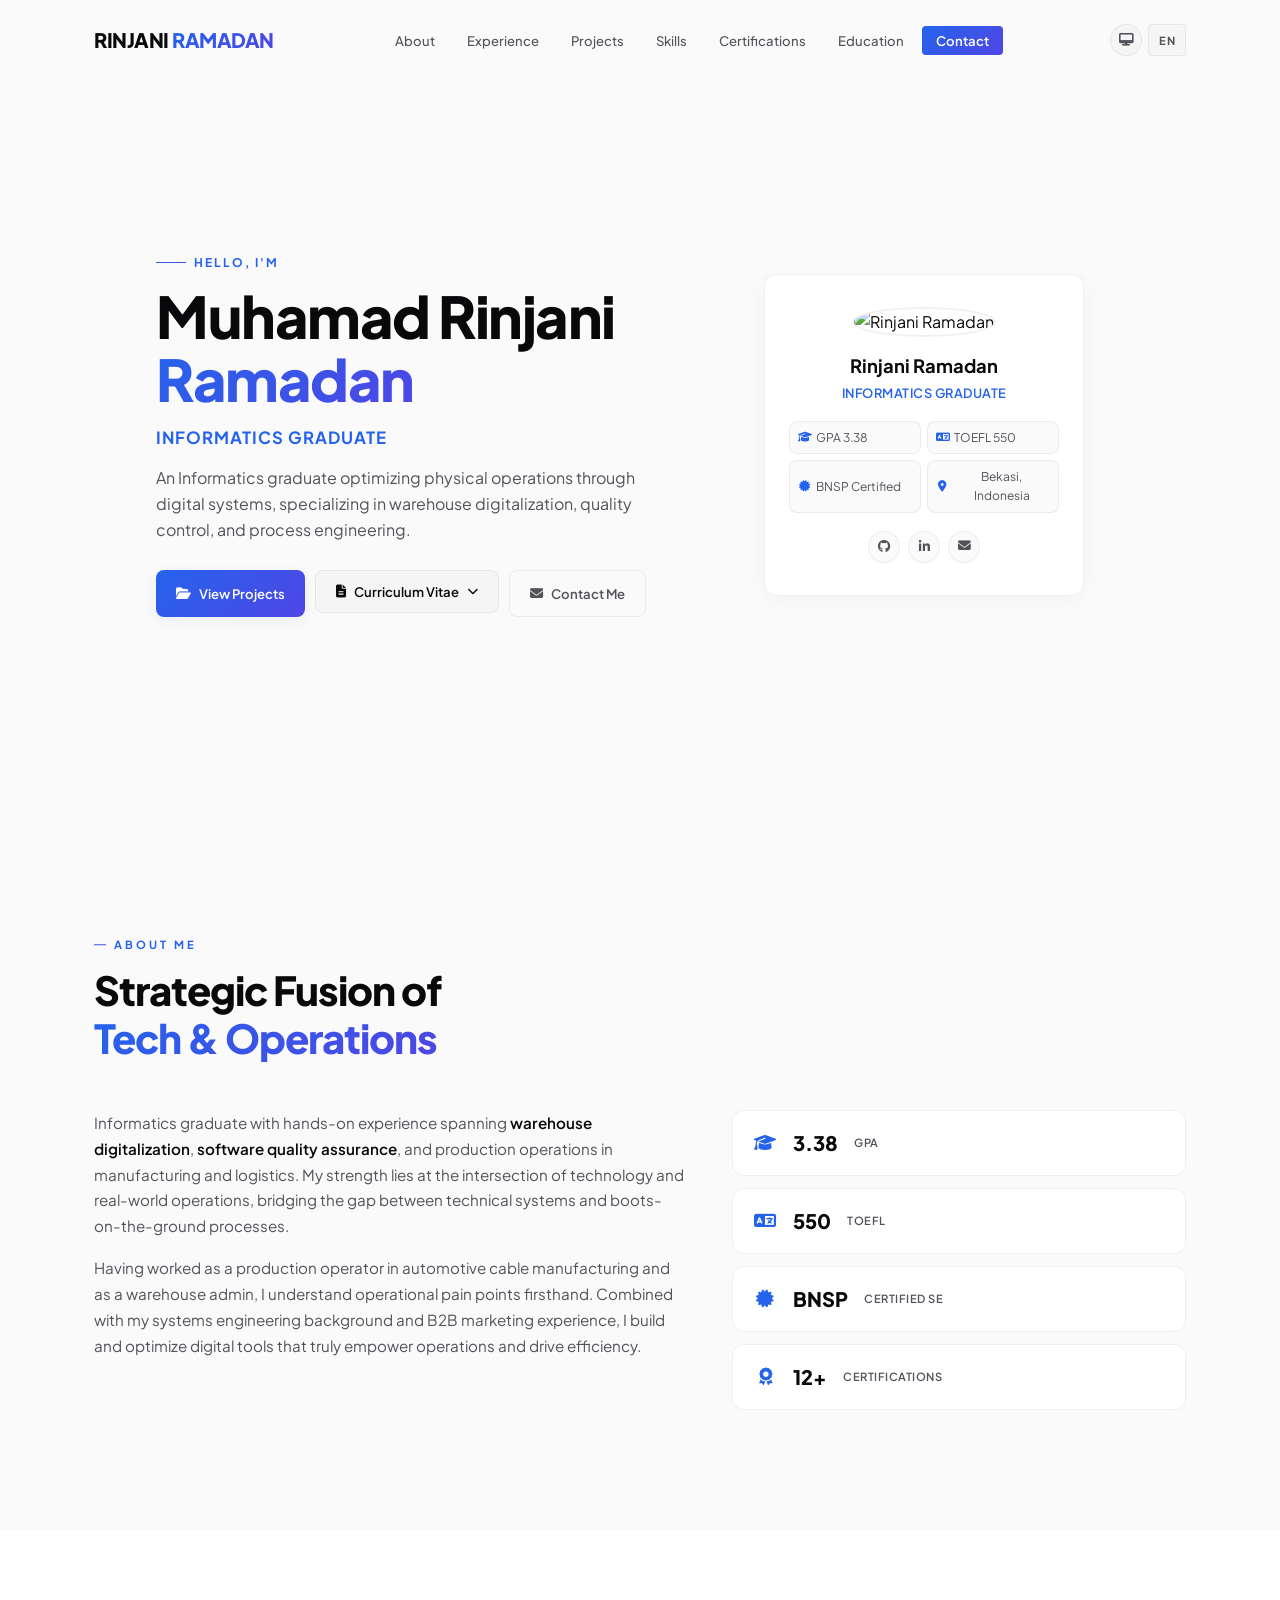
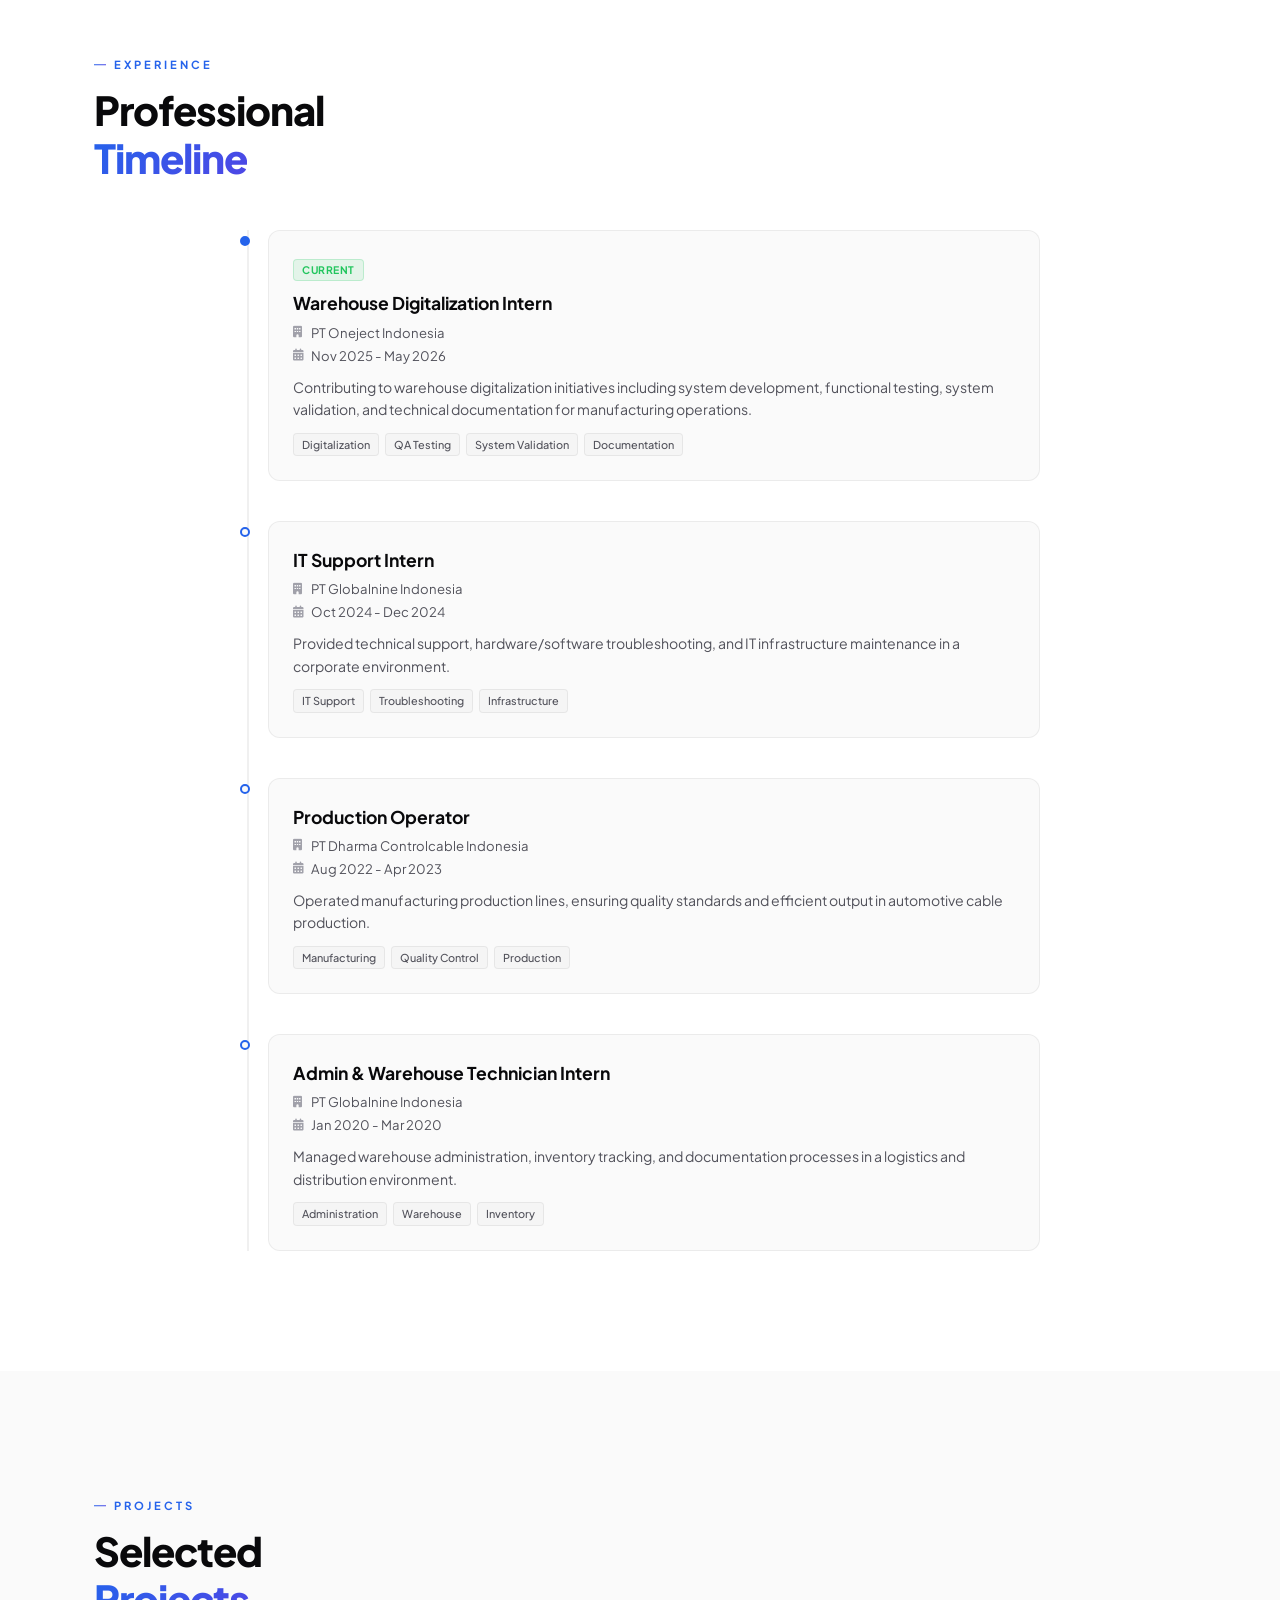
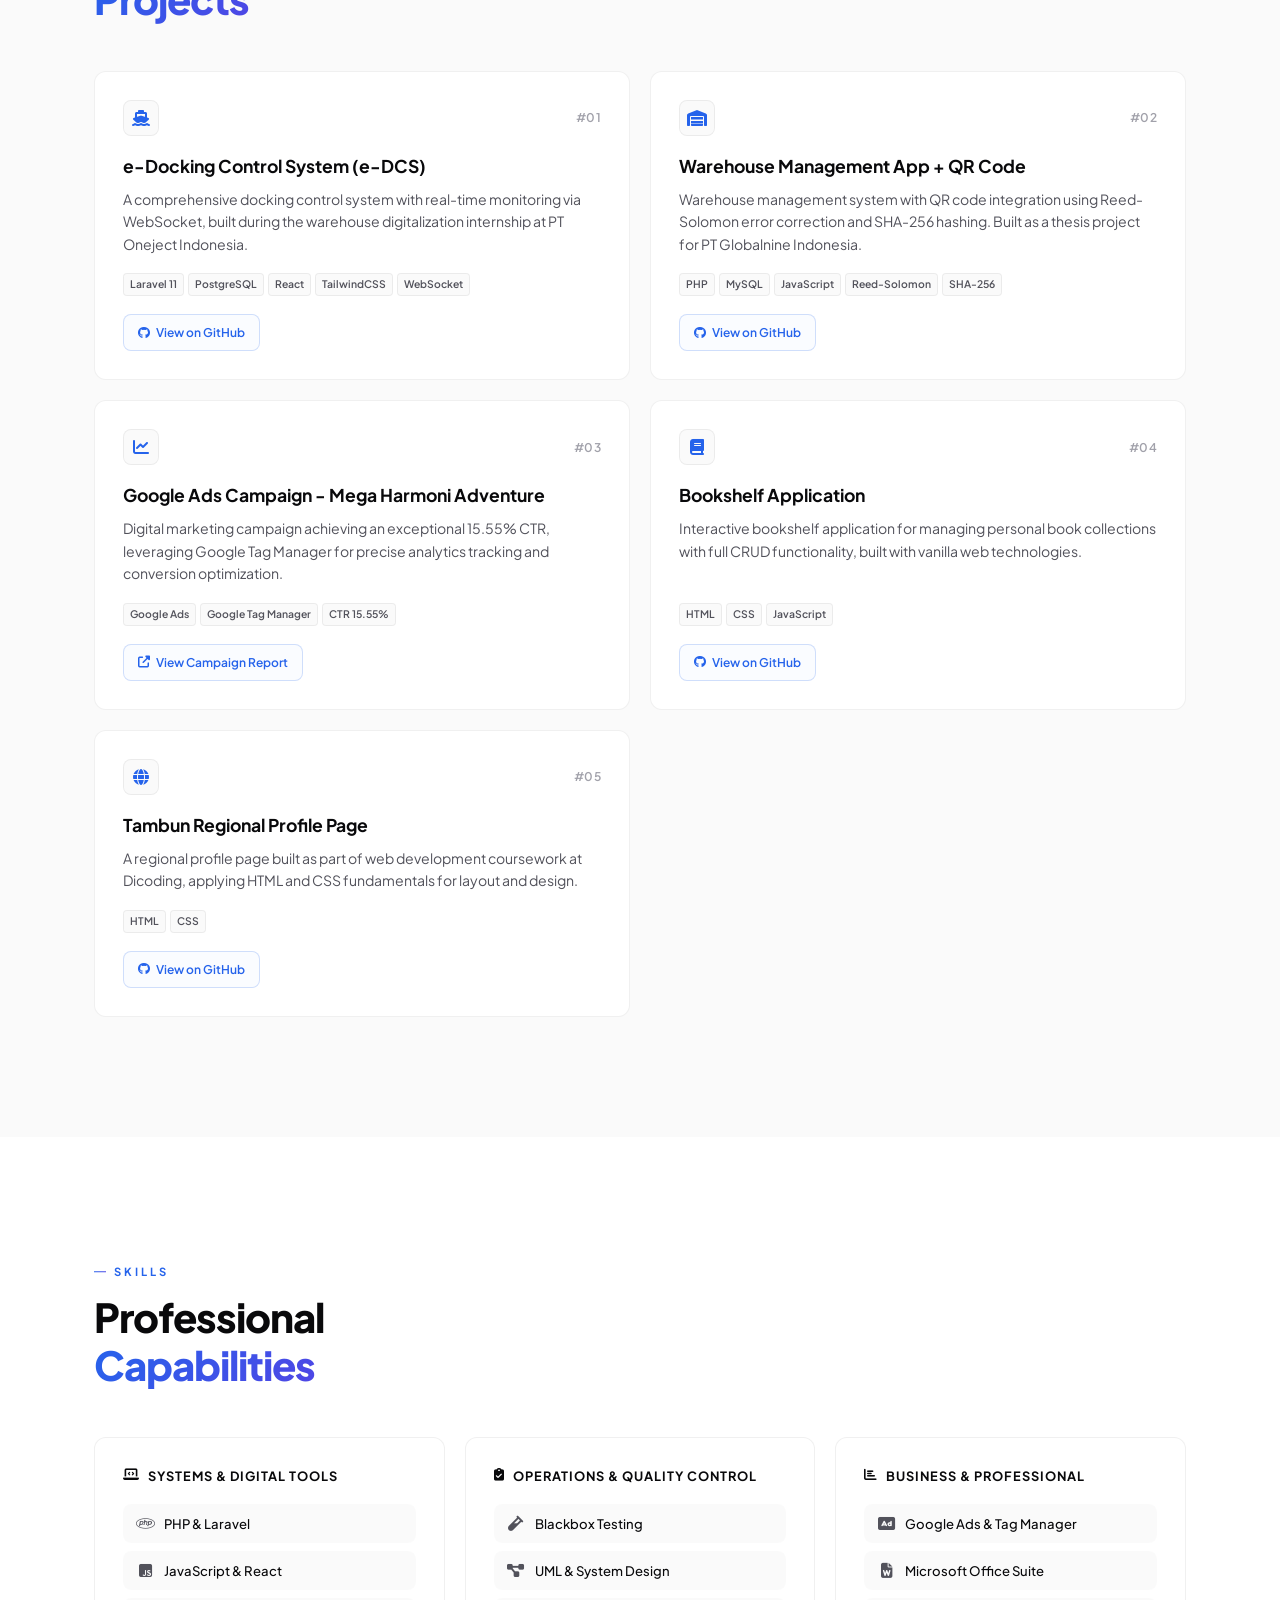
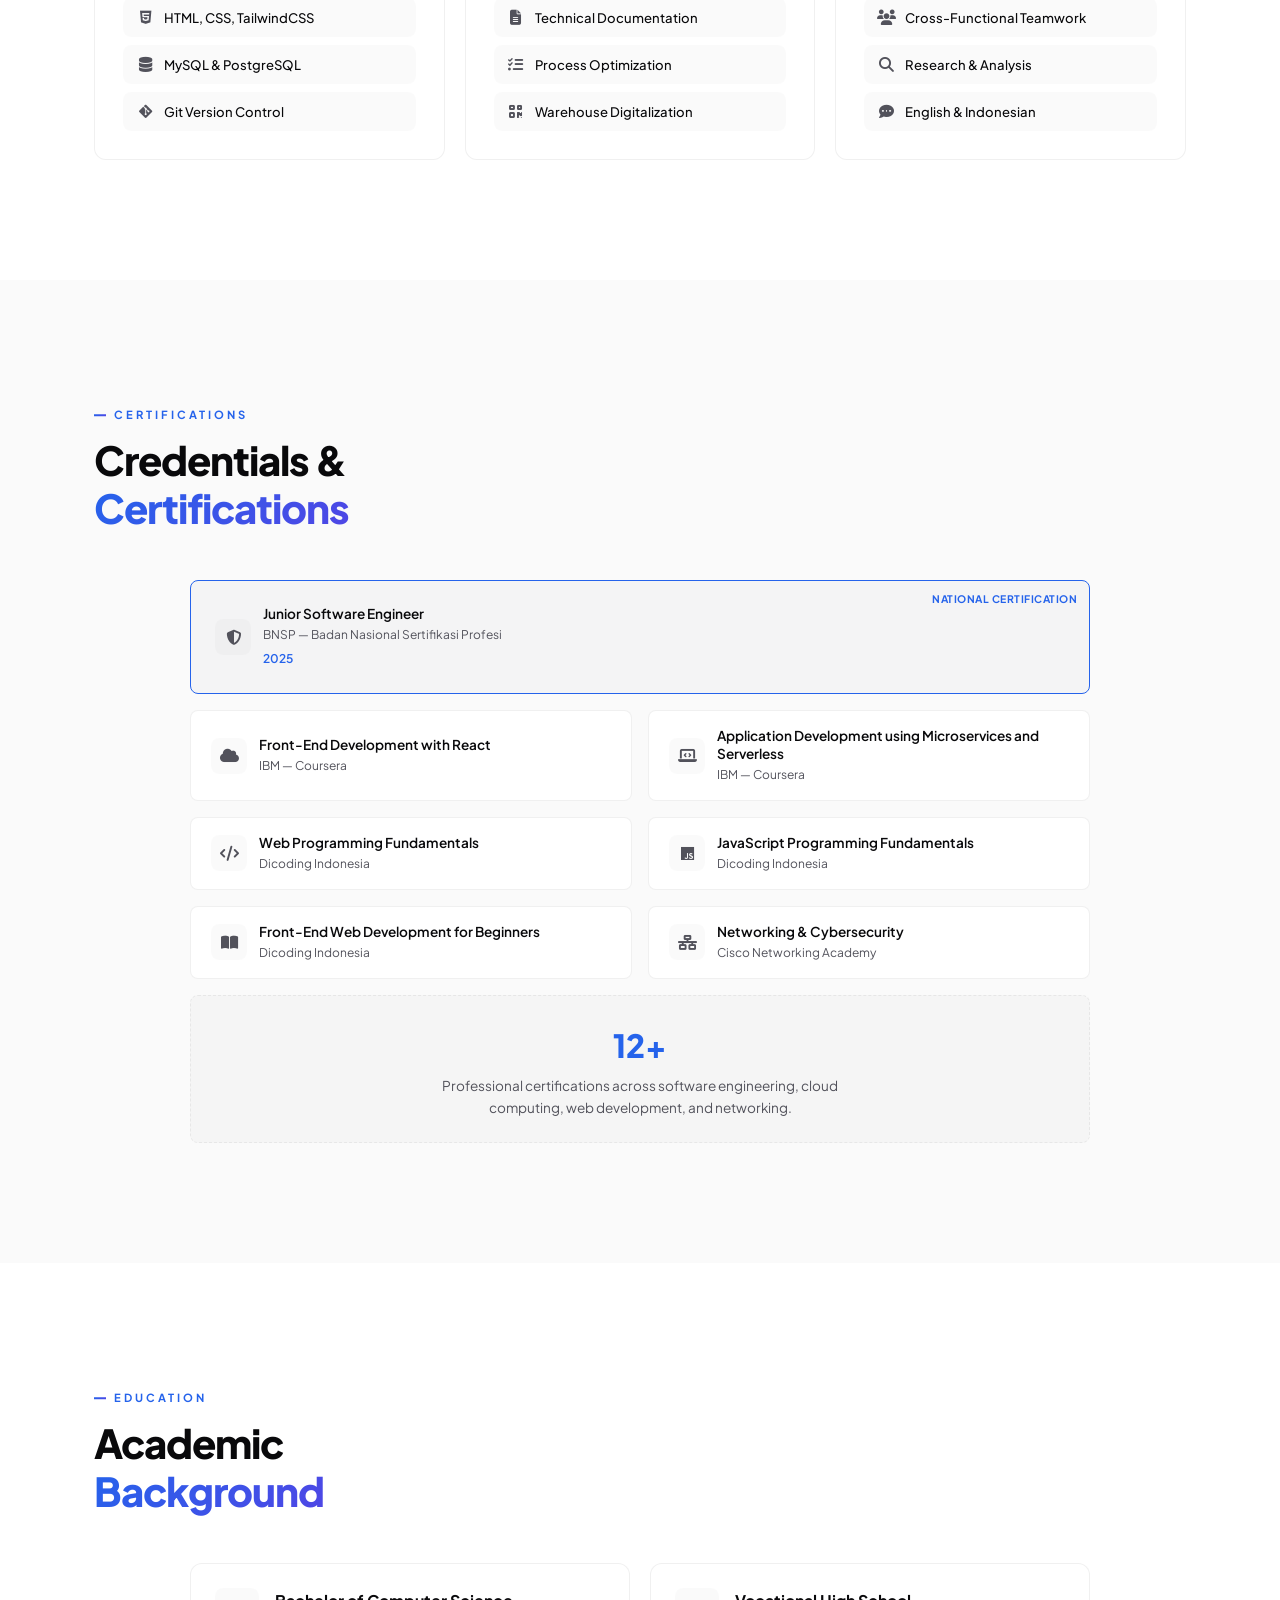
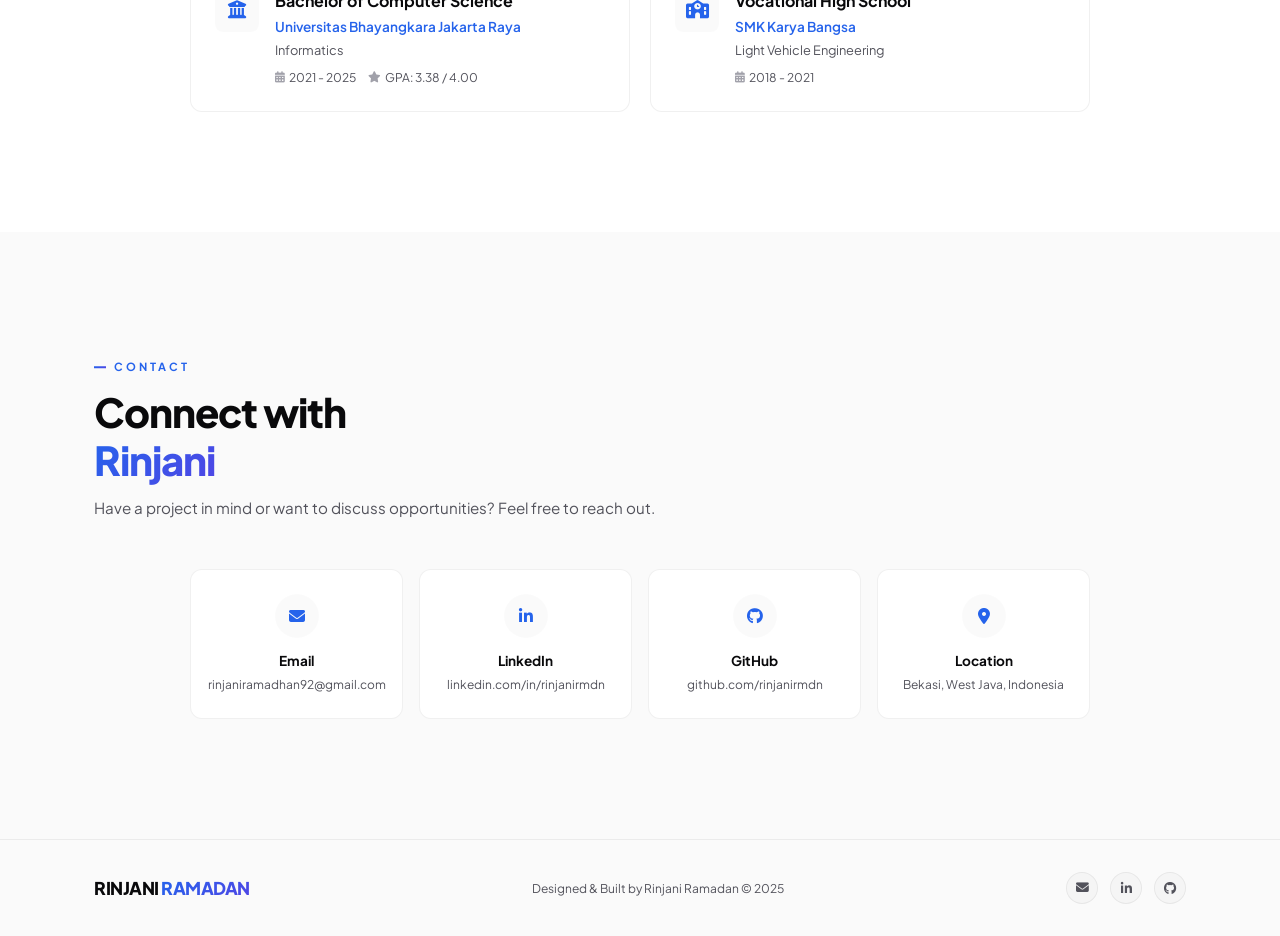
==== index.html @ 12f4385b "Add files via upload" ====
<!DOCTYPE html>
<html lang="en" data-theme="system">
<head>
    <meta charset="UTF-8">
    <meta name="viewport" content="width=device-width, initial-scale=1.0">
    <meta name="description" content="Muhamad Rinjani Ramadan — Informatics Graduate experienced in warehouse digitalization, quality assurance, and cross-functional operations.">
    <meta name="author" content="Muhamad Rinjani Ramadan">
    <title>Rinjani Ramadan — Portfolio</title>
    <link href="https://fonts.googleapis.com/css2?family=Plus+Jakarta+Sans:wght@300;400;500;600;700;800&display=swap" rel="stylesheet">
    <link rel="stylesheet" href="https://cdnjs.cloudflare.com/ajax/libs/font-awesome/6.5.1/css/all.min.css">
    <link rel="stylesheet" href="style.css">
</head>
<body>
    <nav class="navbar" id="navbar">
        <div class="nav-container">
            <a href="#hero" class="nav-logo">Rinjani <span class="logo-accent">Ramadan</span></a>
            <ul class="nav-menu" id="navMenu">
                <li><a href="#about" class="nav-link" data-i18n="nav.about">About</a></li>
                <li><a href="#experience" class="nav-link" data-i18n="nav.experience">Experience</a></li>
                <li><a href="#projects" class="nav-link" data-i18n="nav.projects">Projects</a></li>
                <li><a href="#skills" class="nav-link" data-i18n="nav.skills">Skills</a></li>
                <li><a href="#certifications" class="nav-link" data-i18n="nav.certifications">Certifications</a></li>
                <li><a href="#education" class="nav-link" data-i18n="nav.education">Education</a></li>
                <li><a href="#contact" class="nav-link nav-link-cta" data-i18n="nav.contact">Contact</a></li>
            </ul>
            <div class="nav-controls">
                <button class="control-btn" id="themeToggle" aria-label="Toggle theme" title="Toggle theme">
                    <i class="fas fa-sun" id="themeIcon"></i>
                </button>
                <button class="control-btn lang-btn" id="langToggle" aria-label="Toggle language">
                    <span id="langLabel">EN</span>
                </button>
                <button class="nav-toggle" id="navToggle" aria-label="Toggle navigation">
                    <span class="hamburger"></span>
                </button>
            </div>
        </div>
    </nav>

    <!-- Hero -->
    <section class="hero" id="hero">
        <div class="hero-container">
            <div class="hero-content">
                <div class="hero-greeting animate-on-scroll">
                    <span class="greeting-line"></span>
                    <span class="greeting-text" data-i18n="hero.greeting">Hello, I'm</span>
                </div>
                <h1 class="hero-name animate-on-scroll">Muhamad Rinjani<br><span class="name-highlight">Ramadan</span></h1>
                <p class="hero-roles animate-on-scroll" data-i18n="hero.profileRole">
                    Informatics Graduate
                </p>
                <p class="hero-tagline animate-on-scroll" data-i18n="hero.tagline">
                    An Informatics graduate optimizing physical operations through digital systems, specializing in warehouse digitalization, quality control, and process engineering.
                </p>
                <div class="hero-cta animate-on-scroll">
                    <a href="#projects" class="btn btn-primary"><i class="fas fa-folder-open"></i> <span data-i18n="hero.cta1">View Projects</span></a>
                    <div class="cv-dropdown" id="cvDropdownContainer">
                        <button class="btn btn-secondary dropdown-trigger" id="cvDropdownBtn">
                            <i class="fas fa-file-alt"></i> <span data-i18n="hero.ctaCV">Curriculum Vitae</span> <i class="fas fa-chevron-down arrow-icon"></i>
                        </button>
                        <div class="dropdown-menu" id="cvDropdownMenu">
                            <a href="CV_Muhamad_Rinjani_Ramadan_EN.pdf" target="_blank" rel="noopener noreferrer" class="dropdown-item" id="cvLinkEn">
                                <i class="fas fa-flag-usa"></i> <span data-i18n="hero.cvEn">English Version</span>
                            </a>
                            <a href="#" target="_blank" rel="noopener noreferrer" class="dropdown-item" id="cvLinkId">
                                <i class="fas fa-flag"></i> <span data-i18n="hero.cvId">Indonesian Version</span>
                            </a>
                        </div>
                    </div>
                    <a href="#contact" class="btn btn-ghost"><i class="fas fa-envelope"></i> <span data-i18n="hero.cta2">Contact Me</span></a>
                </div>
            </div>
            <div class="hero-visual animate-on-scroll">
                <div class="hero-profile-card">
                    <div class="profile-avatar">
                        <img src="https://avatars.githubusercontent.com/u/92910632?v=4" alt="Rinjani Ramadan" width="120" height="120">
                    </div>
                    <div class="profile-info">
                        <h2>Rinjani Ramadan</h2>
                        <p class="profile-role" data-i18n="hero.profileRole">Informatics Graduate</p>
                    </div>
                    <div class="profile-highlights">
                        <div class="ph-item"><i class="fas fa-graduation-cap"></i><span data-i18n="hero.ph.gpa">GPA 3.38</span></div>
                        <div class="ph-item"><i class="fas fa-language"></i><span>TOEFL 550</span></div>
                        <div class="ph-item"><i class="fas fa-certificate"></i><span data-i18n="hero.ph.certified">BNSP Certified</span></div>
                        <div class="ph-item"><i class="fas fa-map-marker-alt"></i><span data-i18n="hero.ph.location">Bekasi, Indonesia</span></div>
                    </div>
                    <div class="profile-socials">
                        <a href="https://github.com/rinjanirmdn" target="_blank" rel="noopener noreferrer" aria-label="GitHub"><i class="fab fa-github"></i></a>
                        <a href="https://linkedin.com/in/rinjanirmdn" target="_blank" rel="noopener noreferrer" aria-label="LinkedIn"><i class="fab fa-linkedin-in"></i></a>
                        <a href="mailto:rinjaniramadhan92@gmail.com" aria-label="Email"><i class="fas fa-envelope"></i></a>
                    </div>
                </div>
            </div>
        </div>
        <a href="#about" class="scroll-indicator" aria-label="Scroll down"><div class="scroll-mouse"><div class="scroll-wheel"></div></div></a>
    </section>

    <!-- About -->
    <section class="section about" id="about">
        <div class="container">
            <div class="section-header animate-on-scroll">
                <span class="section-tag" data-i18n="about.tag">About Me</span>
                <h2 class="section-title" data-i18n-html="about.title">Getting to Know<br><span class="text-gradient">Who I Am</span></h2>
            </div>
            <div class="about-grid">
                <div class="about-text animate-on-scroll">
                    <p data-i18n="about.p1">Informatics graduate with practical experience spanning <strong>warehouse digitalization</strong>, <strong>software quality assurance</strong>, and operational roles in manufacturing and logistics. Experienced in functional testing, system validation, and technical documentation, with the ability to bridge technical and operational perspectives in a <strong>cross-functional environment</strong>.</p>
                    <p data-i18n="about.p2">I thrive at the intersection of technology and operations — solving real-world problems, streamlining processes, and building systems that create tangible impact. Whether it's optimizing warehouse workflows, running a digital marketing campaign, or developing a full-stack application, I bring a hands-on, results-driven approach.</p>
                </div>
                <div class="about-stats animate-on-scroll">
                    <div class="stat-card"><div class="stat-icon"><i class="fas fa-graduation-cap"></i></div><div class="stat-value">3.38</div><div class="stat-label">GPA</div></div>
                    <div class="stat-card"><div class="stat-icon"><i class="fas fa-language"></i></div><div class="stat-value">550</div><div class="stat-label">TOEFL</div></div>
                    <div class="stat-card"><div class="stat-icon"><i class="fas fa-certificate"></i></div><div class="stat-value">BNSP</div><div class="stat-label" data-i18n="about.certified">Certified SE</div></div>
                    <div class="stat-card"><div class="stat-icon"><i class="fas fa-award"></i></div><div class="stat-value">12+</div><div class="stat-label" data-i18n="about.certs">Certifications</div></div>
                </div>
            </div>
        </div>
    </section>

    <!-- Experience -->
    <section class="section experience" id="experience">
        <div class="container">
            <div class="section-header animate-on-scroll">
                <span class="section-tag" data-i18n="exp.tag">Experience</span>
                <h2 class="section-title" data-i18n-html="exp.title">Professional<br><span class="text-gradient">Journey</span></h2>
            </div>
            <div class="timeline">
                <div class="timeline-item animate-on-scroll">
                    <div class="timeline-marker"><div class="marker-dot"></div></div>
                    <div class="timeline-content">
                        <div class="timeline-badge current" data-i18n="exp.current">Current</div>
                        <h3 class="timeline-title" data-i18n="exp.job1.title">Intern - Warehouse Digitalization</h3>
                        <div class="timeline-company"><i class="fas fa-building"></i> PT Oneject Indonesia</div>
                        <div class="timeline-date" data-i18n="exp.job1.date"><i class="fas fa-calendar-alt"></i> Nov 2025 - May 2026</div>
                        <p class="timeline-desc" data-i18n="exp.job1.desc">Contributing to warehouse digitalization initiatives including system development, functional testing (blackbox), system validation, and technical documentation for manufacturing operations.</p>
                        <div class="timeline-tags"><span class="tag" data-i18n="tag.digitalization">Digitalization</span><span class="tag" data-i18n="tag.qaTesting">QA Testing</span><span class="tag" data-i18n="tag.sysValidation">System Validation</span><span class="tag" data-i18n="tag.documentation">Documentation</span></div>
                    </div>
                </div>
                <div class="timeline-item animate-on-scroll">
                    <div class="timeline-marker"><div class="marker-dot"></div></div>
                    <div class="timeline-content">
                        <h3 class="timeline-title" data-i18n="exp.job2.title">IT Support Intern</h3>
                        <div class="timeline-company"><i class="fas fa-building"></i> PT Globalnine Indonesia</div>
                        <div class="timeline-date" data-i18n="exp.job2.date"><i class="fas fa-calendar-alt"></i> Oct 2024 - Dec 2024</div>
                        <p class="timeline-desc" data-i18n="exp.job2.desc">Provided technical support, hardware/software troubleshooting, and IT infrastructure maintenance in a corporate environment.</p>
                        <div class="timeline-tags"><span class="tag" data-i18n="tag.itSupport">IT Support</span><span class="tag" data-i18n="tag.troubleshooting">Troubleshooting</span><span class="tag" data-i18n="tag.infrastructure">Infrastructure</span></div>
                    </div>
                </div>
                <div class="timeline-item animate-on-scroll">
                    <div class="timeline-marker"><div class="marker-dot"></div></div>
                    <div class="timeline-content">
                        <h3 class="timeline-title" data-i18n="exp.job3.title">Production Operator</h3>
                        <div class="timeline-company"><i class="fas fa-building"></i> PT Dharma Controlcable Indonesia</div>
                        <div class="timeline-date" data-i18n="exp.job3.date"><i class="fas fa-calendar-alt"></i> Aug 2022 - Apr 2023</div>
                        <p class="timeline-desc" data-i18n="exp.job3.desc">Operated manufacturing production lines, ensuring quality standards and efficient output in automotive cable production.</p>
                        <div class="timeline-tags"><span class="tag" data-i18n="tag.manufacturing">Manufacturing</span><span class="tag" data-i18n="tag.qualityControl">Quality Control</span><span class="tag" data-i18n="tag.production">Production</span></div>
                    </div>
                </div>
                <div class="timeline-item animate-on-scroll">
                    <div class="timeline-marker"><div class="marker-dot"></div></div>
                    <div class="timeline-content">
                        <h3 class="timeline-title" data-i18n="exp.job4.title">Admin & Warehouse Technician Intern</h3>
                        <div class="timeline-company"><i class="fas fa-building"></i> PT Globalnine Indonesia</div>
                        <div class="timeline-date" data-i18n="exp.job4.date"><i class="fas fa-calendar-alt"></i> Jan 2020 - Mar 2020</div>
                        <p class="timeline-desc" data-i18n="exp.job4.desc">Managed warehouse administration, inventory tracking, and documentation processes in a logistics and distribution environment.</p>
                        <div class="timeline-tags"><span class="tag" data-i18n="tag.administration">Administration</span><span class="tag" data-i18n="tag.warehouse">Warehouse</span><span class="tag" data-i18n="tag.inventory">Inventory</span></div>
                    </div>
                </div>
            </div>
        </div>
    </section>

    <!-- Projects -->
    <section class="section projects" id="projects">
        <div class="container">
            <div class="section-header animate-on-scroll">
                <span class="section-tag" data-i18n="proj.tag">Projects</span>
                <h2 class="section-title" data-i18n-html="proj.title">Featured<br><span class="text-gradient">Work</span></h2>
            </div>
            <div class="projects-grid">
                <!-- e-DCS -->
                <div class="project-card animate-on-scroll">
                    <div class="project-card-header">
                        <div class="project-icon"><i class="fas fa-ship"></i></div>
                        <span class="project-number">#01</span>
                    </div>
                    <h3 class="project-title" data-i18n="proj.edcs.title">e-Docking Control System (e-DCS)</h3>
                    <p class="project-description" data-i18n="proj.edcs.desc">A comprehensive docking control system with real-time monitoring via WebSocket, built during the warehouse digitalization internship at PT Oneject Indonesia.</p>
                    <div class="project-stack">
                        <span class="stack-badge laravel">Laravel 11</span><span class="stack-badge postgresql">PostgreSQL</span><span class="stack-badge react">React</span><span class="stack-badge tailwind">TailwindCSS</span><span class="stack-badge websocket">WebSocket</span>
                    </div>
                    <div class="project-cta">
                        <a href="https://github.com/rinjanirmdn/e--Docking-Control-System" target="_blank" rel="noopener noreferrer" class="project-link-btn" id="project-edcs-github"><i class="fab fa-github"></i> <span data-i18n="proj.viewGithub">View on GitHub</span></a>
                    </div>
                </div>
                <!-- Warehouse QR -->
                <div class="project-card animate-on-scroll">
                    <div class="project-card-header">
                        <div class="project-icon"><i class="fas fa-warehouse"></i></div>
                        <span class="project-number">#02</span>
                    </div>
                    <h3 class="project-title" data-i18n="proj.warehouse.title">Warehouse Management App + QR Code</h3>
                    <p class="project-description" data-i18n="proj.warehouse.desc">Warehouse management system with QR code integration using Reed-Solomon error correction and SHA-256 hashing. Built as a thesis project for PT Globalnine Indonesia.</p>
                    <div class="project-stack">
                        <span class="stack-badge php">PHP</span><span class="stack-badge mysql">MySQL</span><span class="stack-badge javascript">JavaScript</span><span class="stack-badge crypto">Reed-Solomon</span><span class="stack-badge crypto">SHA-256</span>
                    </div>
                    <div class="project-cta">
                        <a href="https://github.com/rinjanirmdn/APLIKASI-MANAJEMEN-GUDANG-BERBASIS-WEB-DENGAN-FITUR-QR-CODE-DENGAN-REED-SOLOMON-DAN-SHA-256" target="_blank" rel="noopener noreferrer" class="project-link-btn" id="project-warehouse-github"><i class="fab fa-github"></i> <span data-i18n="proj.viewGithub">View on GitHub</span></a>
                    </div>
                </div>
                <!-- Mega Harmoni -->
                <div class="project-card animate-on-scroll">
                    <div class="project-card-header">
                        <div class="project-icon"><i class="fas fa-chart-line"></i></div>
                        <span class="project-number">#03</span>
                    </div>
                    <h3 class="project-title" data-i18n="proj.mega.title">Google Ads Campaign - Mega Harmoni Adventure</h3>
                    <p class="project-description" data-i18n="proj.mega.desc">Digital marketing campaign achieving an exceptional 15.55% CTR, leveraging Google Tag Manager for precise analytics tracking and conversion optimization.</p>
                    <div class="project-stack">
                        <span class="stack-badge google">Google Ads</span><span class="stack-badge google">Google Tag Manager</span><span class="stack-badge metric">CTR 15.55%</span>
                    </div>
                    <div class="project-cta">
                        <a href="https://drive.google.com/file/d/1MqsKLPLUtKPDumljYLYs3I16jxuS35C9/view?usp=sharing" target="_blank" rel="noopener noreferrer" class="project-link-btn" id="project-mega-drive"><i class="fas fa-external-link-alt"></i> <span data-i18n="proj.viewReport">View Campaign Report</span></a>
                    </div>
                </div>
                <!-- Bookshelf -->
                <div class="project-card animate-on-scroll">
                    <div class="project-card-header">
                        <div class="project-icon"><i class="fas fa-book"></i></div>
                        <span class="project-number">#04</span>
                    </div>
                    <h3 class="project-title" data-i18n="proj.bookshelf.title">Bookshelf Application</h3>
                    <p class="project-description" data-i18n="proj.bookshelf.desc">Interactive bookshelf application for managing personal book collections with full CRUD functionality, built with vanilla web technologies.</p>
                    <div class="project-stack">
                        <span class="stack-badge html">HTML</span><span class="stack-badge css">CSS</span><span class="stack-badge javascript">JavaScript</span>
                    </div>
                    <div class="project-cta">
                        <a href="https://github.com/rinjanirmdn/Bookshelf-apps" target="_blank" rel="noopener noreferrer" class="project-link-btn" id="project-bookshelf-github"><i class="fab fa-github"></i> <span data-i18n="proj.viewGithub">View on GitHub</span></a>
                    </div>
                </div>
                <!-- Halaman Profile -->
                <div class="project-card animate-on-scroll">
                    <div class="project-card-header">
                        <div class="project-icon"><i class="fas fa-globe"></i></div>
                        <span class="project-number">#05</span>
                    </div>
                    <h3 class="project-title" data-i18n="proj.tambun.title">Halaman Profile - Tambun</h3>
                    <p class="project-description" data-i18n="proj.tambun.desc">A regional profile page built as part of web development coursework at Dicoding, applying HTML and CSS fundamentals for layout and design.</p>
                    <div class="project-stack">
                        <span class="stack-badge html">HTML</span><span class="stack-badge css">CSS</span>
                    </div>
                    <div class="project-cta">
                        <a href="https://github.com/rinjanirmdn/Halaman-Profile-Tambun" target="_blank" rel="noopener noreferrer" class="project-link-btn" id="project-tambun-github"><i class="fab fa-github"></i> <span data-i18n="proj.viewGithub">View on GitHub</span></a>
                    </div>
                </div>
            </div>
        </div>
    </section>

    <!-- Skills -->
    <section class="section skills" id="skills">
        <div class="container">
            <div class="section-header animate-on-scroll">
                <span class="section-tag" data-i18n="skills.tag">Skills</span>
                <h2 class="section-title" data-i18n-html="skills.title">Core<br><span class="text-gradient">Competencies</span></h2>
            </div>
            <div class="skills-grid animate-on-scroll">
                <div class="skill-category">
                    <h3 class="skill-category-title"><i class="fas fa-laptop-code"></i> <span data-i18n="skills.technical">Technical</span></h3>
                    <div class="skill-items">
                        <div class="skill-item"><i class="fab fa-php"></i><span>PHP & Laravel</span></div>
                        <div class="skill-item"><i class="fab fa-js-square"></i><span>JavaScript & React</span></div>
                        <div class="skill-item"><i class="fab fa-html5"></i><span>HTML, CSS, TailwindCSS</span></div>
                        <div class="skill-item"><i class="fas fa-database"></i><span>MySQL & PostgreSQL</span></div>
                        <div class="skill-item"><i class="fab fa-git-alt"></i><span>Git Version Control</span></div>
                    </div>
                </div>
                <div class="skill-category">
                    <h3 class="skill-category-title"><i class="fas fa-clipboard-check"></i> <span data-i18n="skills.operational">Operational & QA</span></h3>
                    <div class="skill-items">
                        <div class="skill-item"><i class="fas fa-vial"></i><span>Blackbox Testing</span></div>
                        <div class="skill-item"><i class="fas fa-project-diagram"></i><span>UML & System Design</span></div>
                        <div class="skill-item"><i class="fas fa-file-alt"></i><span data-i18n="skills.techDoc">Technical Documentation</span></div>
                        <div class="skill-item"><i class="fas fa-tasks"></i><span data-i18n="skills.processOpt">Process Optimization</span></div>
                        <div class="skill-item"><i class="fas fa-qrcode"></i><span data-i18n="skills.warehouse">Warehouse Digitalization</span></div>
                    </div>
                </div>
                <div class="skill-category">
                    <h3 class="skill-category-title"><i class="fas fa-chart-bar"></i> <span data-i18n="skills.professional">Professional</span></h3>
                    <div class="skill-items">
                        <div class="skill-item"><i class="fas fa-ad"></i><span>Google Ads & Tag Manager</span></div>
                        <div class="skill-item"><i class="fas fa-file-word"></i><span>Microsoft Office Suite</span></div>
                        <div class="skill-item"><i class="fas fa-users"></i><span data-i18n="skills.crossFunc">Cross-Functional Teamwork</span></div>
                        <div class="skill-item"><i class="fas fa-search"></i><span data-i18n="skills.research">Research & Analysis</span></div>
                        <div class="skill-item"><i class="fas fa-comment-dots"></i><span data-i18n="skills.comm">English & Indonesian</span></div>
                    </div>
                </div>
            </div>
        </div>
    </section>

    <!-- Certifications -->
    <section class="section certifications" id="certifications">
        <div class="container">
            <div class="section-header animate-on-scroll">
                <span class="section-tag" data-i18n="cert.tag">Certifications</span>
                <h2 class="section-title" data-i18n-html="cert.title">Credentials &amp;<br><span class="text-gradient">Achievements</span></h2>
            </div>
            <div class="cert-grid">
                <div class="cert-card cert-featured animate-on-scroll">
                    <div class="cert-badge-icon"><i class="fas fa-shield-alt"></i></div>
                    <div class="cert-info"><h3 class="cert-title">Junior Software Engineer</h3><p class="cert-issuer">BNSP — Badan Nasional Sertifikasi Profesi</p><span class="cert-year">2025</span></div>
                    <div class="cert-featured-tag" data-i18n="cert.national">National Certification</div>
                </div>
                <div class="cert-card animate-on-scroll"><div class="cert-badge-icon ibm"><i class="fas fa-cloud"></i></div><div class="cert-info"><h3 class="cert-title">Front-End Development with React</h3><p class="cert-issuer">IBM — Coursera</p></div></div>
                <div class="cert-card animate-on-scroll"><div class="cert-badge-icon ibm"><i class="fas fa-laptop-code"></i></div><div class="cert-info"><h3 class="cert-title">Application Development using Microservices and Serverless</h3><p class="cert-issuer">IBM — Coursera</p></div></div>
                <div class="cert-card animate-on-scroll"><div class="cert-badge-icon dicoding"><i class="fas fa-code"></i></div><div class="cert-info"><h3 class="cert-title" data-i18n="cert.dicoding1">Web Programming Fundamentals</h3><p class="cert-issuer">Dicoding Indonesia</p></div></div>
                <div class="cert-card animate-on-scroll"><div class="cert-badge-icon dicoding"><i class="fab fa-js"></i></div><div class="cert-info"><h3 class="cert-title" data-i18n="cert.dicoding2">JavaScript Programming Fundamentals</h3><p class="cert-issuer">Dicoding Indonesia</p></div></div>
                <div class="cert-card animate-on-scroll"><div class="cert-badge-icon dicoding"><i class="fas fa-book-open"></i></div><div class="cert-info"><h3 class="cert-title" data-i18n="cert.dicoding3">Front-End Web Development for Beginners</h3><p class="cert-issuer">Dicoding Indonesia</p></div></div>
                <div class="cert-card animate-on-scroll"><div class="cert-badge-icon cisco"><i class="fas fa-network-wired"></i></div><div class="cert-info"><h3 class="cert-title" data-i18n="cert.cisco">Networking & Cybersecurity</h3><p class="cert-issuer">Cisco Networking Academy</p></div></div>
                <div class="cert-summary animate-on-scroll"><div class="cert-summary-number">12+</div><p data-i18n="cert.summary">Professional certifications across software engineering, cloud computing, web development, and networking.</p></div>
            </div>
        </div>
    </section>

    <!-- Education -->
    <section class="section education" id="education">
        <div class="container">
            <div class="section-header animate-on-scroll">
                <span class="section-tag" data-i18n="edu.tag">Education</span>
                <h2 class="section-title" data-i18n-html="edu.title">Academic<br><span class="text-gradient">Background</span></h2>
            </div>
            <div class="edu-grid">
                <div class="edu-card animate-on-scroll">
                    <div class="edu-icon"><i class="fas fa-university"></i></div>
                    <div class="edu-details">
                        <h3 class="edu-degree" data-i18n="edu.degree1">Sarjana Komputer (S.Kom.)</h3>
                        <p class="edu-school">Universitas Bhayangkara Jakarta Raya</p>
                        <p class="edu-major" data-i18n="edu.major1">Informatics</p>
                        <div class="edu-meta"><span><i class="fas fa-calendar-alt"></i> 2021 - 2025</span><span><i class="fas fa-star"></i> GPA: 3.38 / 4.00</span></div>
                    </div>
                </div>
                <div class="edu-card animate-on-scroll">
                    <div class="edu-icon secondary"><i class="fas fa-school"></i></div>
                    <div class="edu-details">
                        <h3 class="edu-degree" data-i18n="edu.degree2">Vocational High School</h3>
                        <p class="edu-school">SMK Karya Bangsa</p>
                        <p class="edu-major" data-i18n="edu.major2">Light Vehicle Engineering (Automotive)</p>
                        <div class="edu-meta"><span><i class="fas fa-calendar-alt"></i> 2018 - 2021</span></div>
                    </div>
                </div>
            </div>
        </div>
    </section>

    <!-- Contact -->
    <section class="section contact" id="contact">
        <div class="container">
            <div class="section-header animate-on-scroll">
                <span class="section-tag" data-i18n="contact.tag">Contact</span>
                <h2 class="section-title" data-i18n-html="contact.title">Let's Work<br><span class="text-gradient">Together</span></h2>
                <p class="section-subtitle" data-i18n="contact.subtitle">Have a project in mind or want to discuss opportunities? Feel free to reach out.</p>
            </div>
            <div class="contact-grid animate-on-scroll">
                <a href="mailto:rinjaniramadhan92@gmail.com" class="contact-card" id="contact-email"><div class="contact-icon"><i class="fas fa-envelope"></i></div><h3>Email</h3><p>rinjaniramadhan92@gmail.com</p></a>
                <a href="https://linkedin.com/in/rinjanirmdn" target="_blank" rel="noopener noreferrer" class="contact-card" id="contact-linkedin"><div class="contact-icon linkedin"><i class="fab fa-linkedin-in"></i></div><h3>LinkedIn</h3><p>linkedin.com/in/rinjanirmdn</p></a>
                <a href="https://github.com/rinjanirmdn" target="_blank" rel="noopener noreferrer" class="contact-card" id="contact-github"><div class="contact-icon github"><i class="fab fa-github"></i></div><h3>GitHub</h3><p>github.com/rinjanirmdn</p></a>
                <div class="contact-card" id="contact-location"><div class="contact-icon location"><i class="fas fa-map-marker-alt"></i></div><h3 data-i18n="contact.location">Location</h3><p>Bekasi, West Java, Indonesia</p></div>
            </div>
        </div>
    </section>

    <footer class="footer">
        <div class="container">
            <div class="footer-content">
                <div class="footer-logo">Rinjani <span class="logo-accent">Ramadan</span></div>
                <p class="footer-text">Designed & Built by Rinjani Ramadan &copy; 2025</p>
                <div class="footer-socials">
                    <a href="mailto:rinjaniramadhan92@gmail.com" aria-label="Email"><i class="fas fa-envelope"></i></a>
                    <a href="https://linkedin.com/in/rinjanirmdn" target="_blank" rel="noopener noreferrer" aria-label="LinkedIn"><i class="fab fa-linkedin-in"></i></a>
                    <a href="https://github.com/rinjanirmdn" target="_blank" rel="noopener noreferrer" aria-label="GitHub"><i class="fab fa-github"></i></a>
                </div>
            </div>
        </div>
    </footer>
    <script src="script.js"></script>
</body>
</html>
---- style.css ----
/* ===== DESIGN TOKENS ===== */
:root {
    /* Sophisticated Accent System */
    --accent-primary: #2563eb;
    --accent-secondary: #4f46e5;
    --accent-gradient: linear-gradient(135deg, #2563eb, #4f46e5);
    --accent-glow: rgba(37, 99, 235, 0.15);

    /* Layout Tokens */
    --border-radius: 12px;
    --border-radius-sm: 8px;
    --border-radius-xs: 4px;
    --transition: 0.25s cubic-bezier(0.16, 1, 0.3, 1);
    --section-padding: 120px 0;
    --container-width: 1140px;
}

/* Obsidian Dark Theme (Default) */
[data-theme="dark"],
[data-theme="system"] {
    --bg-primary: #07090e;
    --bg-secondary: #0c0f17;
    --bg-tertiary: #121622;
    --text-primary: #f8fafc;
    --text-secondary: #94a3b8;
    --text-muted: #475569;
    --text-accent: #60a5fa;
    --surface: rgba(12, 15, 23, 0.7);
    --surface-hover: rgba(18, 22, 34, 0.7);
    --glass: rgba(255, 255, 255, 0.02);
    --glass-border: rgba(255, 255, 255, 0.06);
    --glass-border-hover: rgba(255, 255, 255, 0.12);
    --shadow: 0 4px 20px rgba(0, 0, 0, 0.4);
    --shadow-lg: 0 12px 40px rgba(0, 0, 0, 0.6);
    --code-bg: rgba(0, 0, 0, 0.3);
    --nav-bg: rgba(7, 9, 14, 0.85);
    color-scheme: dark;
}

/* Minimalist Light Theme */
[data-theme="light"] {
    --bg-primary: #fafafa;
    --bg-secondary: #ffffff;
    --bg-tertiary: #f4f4f5;
    --text-primary: #09090b;
    --text-secondary: #52525b;
    --text-muted: #a1a1aa;
    --text-accent: #2563eb;
    --surface: rgba(255, 255, 255, 0.9);
    --surface-hover: rgba(244, 244, 245, 0.9);
    --glass: rgba(0, 0, 0, 0.02);
    --glass-border: rgba(0, 0, 0, 0.06);
    --glass-border-hover: rgba(0, 0, 0, 0.12);
    --shadow: 0 4px 20px rgba(0, 0, 0, 0.03);
    --shadow-lg: 0 12px 40px rgba(0, 0, 0, 0.06);
    --code-bg: rgba(0, 0, 0, 0.03);
    --nav-bg: rgba(250, 250, 250, 0.85);
    --accent-glow: rgba(37, 99, 235, 0.08);
    color-scheme: light;
}

@media (prefers-color-scheme: light) {
    [data-theme="system"] {
        --bg-primary: #fafafa;
        --bg-secondary: #ffffff;
        --bg-tertiary: #f4f4f5;
        --text-primary: #09090b;
        --text-secondary: #52525b;
        --text-muted: #a1a1aa;
        --text-accent: #2563eb;
        --surface: rgba(255, 255, 255, 0.9);
        --surface-hover: rgba(244, 244, 245, 0.9);
        --glass: rgba(0, 0, 0, 0.02);
        --glass-border: rgba(0, 0, 0, 0.06);
        --glass-border-hover: rgba(0, 0, 0, 0.12);
        --shadow: 0 4px 20px rgba(0, 0, 0, 0.03);
        --shadow-lg: 0 12px 40px rgba(0, 0, 0, 0.06);
        --code-bg: rgba(0, 0, 0, 0.03);
        --nav-bg: rgba(250, 250, 250, 0.85);
        --accent-glow: rgba(37, 99, 235, 0.08);
        color-scheme: light;
    }
}

/* ===== RESET & BASE ===== */
*, *::before, *::after { margin: 0; padding: 0; box-sizing: border-box; }
html { scroll-behavior: smooth; scroll-padding-top: 80px; }
body {
    font-family: 'Plus Jakarta Sans', -apple-system, BlinkMacSystemFont, sans-serif;
    background-color: var(--bg-primary);
    color: var(--text-primary);
    line-height: 1.6;
    overflow-x: hidden;
    -webkit-font-smoothing: antialiased;
    transition: background-color 0.3s ease, color 0.3s ease;
}
::selection { background: var(--accent-primary); color: white; }
a { text-decoration: none; color: inherit; transition: var(--transition); }
.container { max-width: var(--container-width); margin: 0 auto; padding: 0 24px; }
.text-gradient { background: var(--accent-gradient); -webkit-background-clip: text; -webkit-text-fill-color: transparent; background-clip: text; }

/* ===== ANIMATIONS ===== */
.animate-on-scroll { opacity: 0; transform: translateY(20px); transition: opacity 0.6s cubic-bezier(0.16, 1, 0.3, 1), transform 0.6s cubic-bezier(0.16, 1, 0.3, 1); }
.animate-on-scroll.visible { opacity: 1; transform: translateY(0); }
.animate-on-scroll:nth-child(2) { transition-delay: .08s; }
.animate-on-scroll:nth-child(3) { transition-delay: .16s; }
.animate-on-scroll:nth-child(4) { transition-delay: .24s; }

/* ===== NAVBAR ===== */
.navbar { position: fixed; top: 0; left: 0; right: 0; z-index: 1000; padding: 24px 0; transition: var(--transition); }
.navbar.scrolled { padding: 14px 0; background: var(--nav-bg); backdrop-filter: blur(16px); -webkit-backdrop-filter: blur(16px); border-bottom: 1px solid var(--glass-border); }
.nav-container { max-width: var(--container-width); margin: 0 auto; padding: 0 24px; display: flex; align-items: center; justify-content: space-between; }
.nav-logo { font-family: 'Plus Jakarta Sans', sans-serif; font-size: 1.25rem; font-weight: 800; letter-spacing: -0.5px; text-transform: uppercase; color: var(--text-primary); }
.logo-accent { background: var(--accent-gradient); -webkit-background-clip: text; -webkit-text-fill-color: transparent; background-clip: text; }
.nav-menu { display: flex; align-items: center; list-style: none; gap: 4px; }
.nav-link { padding: 6px 14px; font-size: .82rem; font-weight: 500; color: var(--text-secondary); border-radius: var(--border-radius-xs); transition: var(--transition); }
.nav-link:hover { color: var(--text-primary); background: var(--glass); }
.nav-link.active { color: var(--accent-primary); font-weight: 600; }
.nav-link-cta { background: var(--accent-gradient) !important; color: white !important; font-weight: 600; }
.nav-link-cta:hover { opacity: .95; transform: translateY(-1px); }
.nav-controls { display: flex; align-items: center; gap: 6px; }
.control-btn { width: 32px; height: 32px; border: 1px solid var(--glass-border); background: var(--glass); color: var(--text-secondary); border-radius: 50%; cursor: pointer; display: flex; align-items: center; justify-content: center; font-size: .8rem; transition: var(--transition); }
.control-btn:hover { background: var(--surface-hover); color: var(--text-primary); border-color: var(--glass-border-hover); }
.lang-btn { border-radius: var(--border-radius-xs); width: auto; padding: 0 10px; font-family: inherit; font-weight: 700; font-size: .7rem; letter-spacing: .5px; }
.nav-toggle { display: none; background: none; border: none; cursor: pointer; padding: 6px; z-index: 1001; }
.hamburger { display: block; width: 20px; height: 1.5px; background: var(--text-primary); position: relative; transition: var(--transition); }
.hamburger::before, .hamburger::after { content: ''; position: absolute; width: 20px; height: 1.5px; background: var(--text-primary); transition: var(--transition); }
.hamburger::before { top: -6px; }
.hamburger::after { top: 6px; }
.nav-toggle.active .hamburger { background: transparent; }
.nav-toggle.active .hamburger::before { top: 0; transform: rotate(45deg); }
.nav-toggle.active .hamburger::after { top: 0; transform: rotate(-45deg); }

/* ===== HERO ===== */
.hero { min-height: 90vh; display: flex; align-items: center; position: relative; padding: 140px 0 80px; }
.hero-container { max-width: var(--container-width); margin: 0 auto; padding: 0 24px; display: grid; grid-template-columns: 1.3fr 1fr; gap: 48px; align-items: center; }
.hero-greeting { display: flex; align-items: center; gap: 8px; margin-bottom: 12px; }
.greeting-line { width: 30px; height: 1.5px; background: var(--accent-gradient); }
.greeting-text { font-size: .75rem; font-weight: 700; color: var(--accent-primary); text-transform: uppercase; letter-spacing: 2px; }
.hero-name { font-size: clamp(2.5rem, 4.5vw, 3.75rem); font-weight: 800; line-height: 1.1; margin-bottom: 14px; letter-spacing: -1.5px; }
.name-highlight { background: var(--accent-gradient); -webkit-background-clip: text; -webkit-text-fill-color: transparent; background-clip: text; }
.hero-roles { font-size: 1.05rem; font-weight: 700; color: var(--text-accent); margin-bottom: 14px; letter-spacing: 1px; text-transform: uppercase; }
.hero-tagline { font-size: 1rem; color: var(--text-secondary); line-height: 1.6; margin-bottom: 28px; max-width: 520px; }
.hero-cta { display: flex; gap: 10px; flex-wrap: wrap; }
.btn { display: inline-flex; align-items: center; gap: 8px; padding: 12px 20px; font-family: inherit; font-size: .82rem; font-weight: 600; border-radius: var(--border-radius-sm); cursor: pointer; transition: var(--transition); border: none; }
.btn-primary { background: var(--accent-gradient); color: white; box-shadow: 0 4px 14px var(--accent-glow); }
.btn-primary:hover { transform: translateY(-2px); box-shadow: 0 6px 20px rgba(37,99,235,.3); }
.btn-secondary { background: var(--glass); color: var(--text-primary); border: 1px solid var(--glass-border); backdrop-filter: blur(8px); }
.btn-secondary:hover { background: var(--surface-hover); border-color: var(--glass-border-hover); transform: translateY(-2px); }
.btn-ghost { background: transparent; color: var(--text-secondary); border: 1px solid var(--glass-border); }
.btn-ghost:hover { color: var(--accent-primary); border-color: var(--accent-primary); transform: translateY(-2px); }

/* CV Dropdown */
.cv-dropdown { position: relative; display: inline-block; }
.cv-dropdown .dropdown-trigger { display: inline-flex; align-items: center; gap: 8px; }
.cv-dropdown .arrow-icon { font-size: .7rem; transition: transform var(--transition); }
.cv-dropdown.active .arrow-icon { transform: rotate(180deg); }
.cv-dropdown .dropdown-menu { position: absolute; top: calc(100% + 8px); left: 50%; transform: translateX(-50%) translateY(-10px); min-width: 180px; background: var(--bg-secondary); border: 1px solid var(--glass-border); border-radius: var(--border-radius-sm); box-shadow: var(--shadow-lg); opacity: 0; visibility: hidden; transition: opacity .2s ease, transform .2s ease, visibility .2s; z-index: 10; display: flex; flex-direction: column; padding: 6px; }
.cv-dropdown.active .dropdown-menu { opacity: 1; visibility: visible; transform: translateX(-50%) translateY(0); }
.cv-dropdown .dropdown-item { display: flex; align-items: center; gap: 10px; padding: 10px 14px; font-size: .78rem; font-weight: 600; color: var(--text-secondary); border-radius: var(--border-radius-xs); transition: var(--transition); text-align: left; }
.cv-dropdown .dropdown-item:hover { color: var(--text-primary); background: var(--glass); }
.cv-dropdown .dropdown-item i { font-size: .85rem; color: var(--accent-primary); width: 14px; text-align: center; }


/* Premium Profile Card (Removed bouncy AI loops, clean look) */
.hero-visual { display: flex; justify-content: center; }
.hero-profile-card { background: var(--bg-secondary); border: 1px solid var(--glass-border); border-radius: var(--border-radius); padding: 32px 24px; box-shadow: var(--shadow); width: 100%; max-width: 320px; text-align: center; }
.profile-avatar { margin-bottom: 14px; }
.profile-avatar img { width: 90px; height: 90px; border-radius: 50%; border: 2px solid var(--glass-border); margin: 0 auto; object-fit: cover; }
.profile-info h2 { font-size: 1.15rem; font-weight: 700; margin-bottom: 2px; }
.profile-role { font-size: .8rem; color: var(--text-accent); font-weight: 600; margin-bottom: 18px; text-transform: uppercase; letter-spacing: 0.5px; }
.profile-highlights { display: grid; grid-template-columns: 1fr 1fr; gap: 6px; margin-bottom: 18px; }
.ph-item { display: flex; align-items: center; gap: 6px; font-size: .75rem; color: var(--text-secondary); background: var(--glass); padding: 6px 8px; border-radius: var(--border-radius-sm); border: 1px solid var(--glass-border); }
.ph-item i { color: var(--accent-primary); font-size: .7rem; width: 12px; text-align: center; }
.profile-socials { display: flex; gap: 8px; justify-content: center; }
.profile-socials a { width: 32px; height: 32px; display: flex; align-items: center; justify-content: center; border-radius: 50%; background: var(--glass); border: 1px solid var(--glass-border); color: var(--text-secondary); font-size: .8rem; transition: var(--transition); }
.profile-socials a:hover { background: var(--accent-gradient); color: white; border-color: transparent; transform: translateY(-2px); }

/* Mouse indicator removed to simplify aesthetic and remove template feel */
.scroll-indicator { display: none; }

/* ===== SECTIONS ===== */
.section { padding: var(--section-padding); position: relative; }
.section:nth-child(even) { background: var(--bg-secondary); }
.section-header { text-align: left; margin-bottom: 48px; max-width: 600px; }
.section-tag { display: inline-block; font-size: .7rem; font-weight: 700; color: var(--accent-primary); text-transform: uppercase; letter-spacing: 3px; margin-bottom: 12px; position: relative; padding-left: 20px; }
.section-tag::before { content: ''; position: absolute; left: 0; top: 50%; width: 12px; height: 1.5px; background: var(--accent-gradient); transform: translateY(-50%); }
.section-title { font-size: clamp(1.8rem, 3.5vw, 2.5rem); font-weight: 800; line-height: 1.2; letter-spacing: -1px; }
.section-subtitle { font-size: .95rem; color: var(--text-secondary); margin-top: 12px; }

/* ===== ABOUT ===== */
.about-grid { display: grid; grid-template-columns: 1.3fr 1fr; gap: 48px; align-items: start; }
.about-text p { font-size: .95rem; color: var(--text-secondary); margin-bottom: 16px; line-height: 1.7; }
.about-text strong { color: var(--text-primary); font-weight: 600; }

/* Refined stats sidebar instead of huge grid template cards */
.about-stats { display: flex; flex-direction: column; gap: 12px; }
.stat-card { display: flex; align-items: center; gap: 16px; background: var(--bg-secondary); border: 1px solid var(--glass-border); border-radius: var(--border-radius); padding: 16px 20px; transition: var(--transition); }
.stat-card:hover { border-color: var(--glass-border-hover); transform: translateX(4px); }
.stat-icon { font-size: 1.1rem; color: var(--accent-primary); width: 24px; height: 24px; display: flex; align-items: center; justify-content: center; }
.stat-info { display: flex; flex-direction: column; }
.stat-value { font-size: 1.25rem; font-weight: 800; color: var(--text-primary); }
.stat-label { font-size: .7rem; color: var(--text-secondary); text-transform: uppercase; letter-spacing: 0.5px; font-weight: 600; }

/* ===== TIMELINE (MINIMALIST) ===== */
.timeline { position: relative; max-width: 800px; margin: 0 auto; padding-left: 28px; }
.timeline::before { content: ''; position: absolute; left: 7px; top: 0; bottom: 0; width: 1.5px; background: var(--glass-border); }
.timeline-item { position: relative; margin-bottom: 40px; }
.timeline-item:last-child { margin-bottom: 0; }
.timeline-marker { position: absolute; left: -28px; top: 6px; }
.marker-dot { width: 10px; height: 10px; border-radius: 50%; background: var(--bg-primary); border: 2px solid var(--accent-primary); position: relative; z-index: 1; }
.timeline-item:first-child .marker-dot { background: var(--accent-primary); }
.timeline-content { background: var(--bg-primary); border: 1px solid var(--glass-border); border-radius: var(--border-radius); padding: 24px; transition: var(--transition); }
.timeline-content:hover { border-color: var(--glass-border-hover); transform: translateY(-2px); }
.timeline-badge { display: inline-block; font-size: .65rem; font-weight: 700; text-transform: uppercase; letter-spacing: 0.5px; padding: 2px 8px; border-radius: 4px; margin-bottom: 8px; }
.timeline-badge.current { background: rgba(34,197,94,.1); color: #22c55e; border: 1px solid rgba(34,197,94,.2); }
.timeline-title { font-size: 1.1rem; font-weight: 700; margin-bottom: 4px; }
.timeline-company, .timeline-date { font-size: .82rem; color: var(--text-secondary); display: flex; align-items: center; gap: 6px; margin-bottom: 2px; }
.timeline-company i, .timeline-date i { color: var(--text-muted); font-size: .75rem; width: 12px; }
.timeline-desc { font-size: .88rem; color: var(--text-secondary); margin-top: 10px; line-height: 1.6; }
.timeline-tags { display: flex; flex-wrap: wrap; gap: 6px; margin-top: 12px; }
.tag { font-size: .68rem; font-weight: 500; padding: 2px 8px; border-radius: 4px; background: var(--glass); color: var(--text-secondary); border: 1px solid var(--glass-border); }

/* ===== PROJECTS (DESIGNER GRIID) ===== */
.projects-grid { display: grid; grid-template-columns: repeat(2, 1fr); gap: 20px; }
.project-card { background: var(--bg-secondary); border: 1px solid var(--glass-border); border-radius: var(--border-radius); padding: 28px; transition: var(--transition); display: flex; flex-direction: column; position: relative; }
.project-card:hover { border-color: var(--glass-border-hover); transform: translateY(-4px); box-shadow: var(--shadow); }
.project-card-header { display: flex; justify-content: space-between; align-items: center; margin-bottom: 16px; }
.project-icon { width: 36px; height: 36px; display: flex; align-items: center; justify-content: center; background: var(--glass); border: 1px solid var(--glass-border); border-radius: var(--border-radius-sm); font-size: 1rem; color: var(--accent-primary); }
.project-number { font-size: .75rem; color: var(--text-muted); font-weight: 600; letter-spacing: 0.5px; }
.project-title { font-size: 1.1rem; font-weight: 700; margin-bottom: 8px; }
.project-description { font-size: .88rem; color: var(--text-secondary); line-height: 1.6; margin-bottom: 18px; flex-grow: 1; }
.project-stack { display: flex; flex-wrap: wrap; gap: 4px; margin-bottom: 18px; }
.stack-badge { font-size: .65rem; font-weight: 600; padding: 2px 6px; border-radius: 4px; border: 1px solid var(--glass-border); background: var(--glass); color: var(--text-secondary); }

.project-cta { margin-top: auto; display: flex; gap: 8px; flex-wrap: wrap; }
.project-link-btn { display: inline-flex; align-items: center; gap: 6px; padding: 8px 14px; font-size: .75rem; font-weight: 600; color: var(--accent-primary); border: 1px solid rgba(37, 99, 235, 0.2); border-radius: var(--border-radius-sm); transition: var(--transition); background: rgba(37, 99, 235, 0.02); }
.project-link-btn:hover { background: var(--accent-gradient); color: white; border-color: transparent; transform: translateY(-1px); }
.project-link-secondary { color: #0077b5; border-color: rgba(0, 119, 181, 0.2); background: rgba(0, 119, 181, 0.02); }
.project-link-secondary:hover { background: linear-gradient(135deg, #0077b5, #00a0dc) !important; color: white !important; border-color: transparent; }

/* ===== SKILLS (MINIMALIST COLUMNS) ===== */
.skills-grid { display: grid; grid-template-columns: repeat(3, 1fr); gap: 20px; }
.skill-category { background: var(--bg-secondary); border: 1px solid var(--glass-border); border-radius: var(--border-radius); padding: 28px; transition: var(--transition); }
.skill-category:hover { border-color: var(--glass-border-hover); }
.skill-category-title { font-size: .8rem; font-weight: 700; text-transform: uppercase; letter-spacing: 1px; color: var(--text-primary); margin-bottom: 18px; display: flex; align-items: center; gap: 8px; }
.skill-items { display: flex; flex-direction: column; gap: 8px; }
.skill-item { display: flex; align-items: center; gap: 10px; padding: 8px 12px; background: var(--glass); border-radius: var(--border-radius-sm); border: 1px solid transparent; transition: var(--transition); font-size: .82rem; font-weight: 500; }
.skill-item:hover { background: var(--bg-tertiary); border-color: var(--glass-border); transform: translateX(2px); }
.skill-item i { font-size: .95rem; color: var(--text-secondary); width: 18px; text-align: center; }

/* ===== CERTIFICATIONS ===== */
.cert-grid { display: grid; grid-template-columns: repeat(2,1fr); gap: 16px; max-width: 900px; margin: 0 auto; }
.cert-card { display: flex; align-items: center; gap: 12px; background: var(--bg-secondary); border: 1px solid var(--glass-border); border-radius: var(--border-radius-sm); padding: 16px 20px; transition: var(--transition); }
.cert-card:hover { border-color: var(--glass-border-hover); transform: translateY(-2px); }
.cert-featured { grid-column: 1 / -1; background: var(--bg-tertiary); border-color: var(--accent-primary); padding: 24px; position: relative; }
.cert-featured-tag { position: absolute; top: 10px; right: 12px; font-size: .65rem; font-weight: 700; text-transform: uppercase; letter-spacing: 0.5px; color: var(--accent-primary); }
.cert-badge-icon { width: 36px; height: 36px; min-width: 36px; display: flex; align-items: center; justify-content: center; border-radius: var(--border-radius-sm); font-size: .95rem; background: var(--glass); color: var(--text-secondary); }
.cert-info { flex: 1; min-width: 0; }
.cert-title { font-size: .85rem; font-weight: 600; margin-bottom: 2px; line-height: 1.3; }
.cert-issuer { font-size: .75rem; color: var(--text-secondary); }
.cert-year { font-size: .75rem; color: var(--accent-primary); font-weight: 600; }
.cert-summary { grid-column: 1 / -1; text-align: center; padding: 24px; background: var(--glass); border: 1px dashed var(--glass-border); border-radius: var(--border-radius-sm); }
.cert-summary-number { font-size: 2rem; font-weight: 800; color: var(--accent-primary); margin-bottom: 4px; }
.cert-summary p { font-size: .85rem; color: var(--text-secondary); max-width: 400px; margin: 0 auto; }

/* ===== EDUCATION ===== */
.edu-grid { display: grid; grid-template-columns: repeat(2,1fr); gap: 20px; max-width: 900px; margin: 0 auto; }
.edu-card { display: flex; gap: 16px; background: var(--bg-secondary); border: 1px solid var(--glass-border); border-radius: var(--border-radius); padding: 24px; transition: var(--transition); }
.edu-card:hover { border-color: var(--glass-border-hover); transform: translateY(-2px); }
.edu-icon { width: 44px; height: 44px; min-width: 44px; display: flex; align-items: center; justify-content: center; border-radius: var(--border-radius-sm); font-size: 1.15rem; background: var(--glass); color: var(--accent-primary); }
.edu-degree { font-size: 1rem; font-weight: 700; margin-bottom: 2px; }
.edu-school { font-size: .85rem; color: var(--text-accent); font-weight: 600; margin-bottom: 2px; }
.edu-major { font-size: .8rem; color: var(--text-secondary); margin-bottom: 8px; }
.edu-meta { display: flex; flex-wrap: wrap; gap: 12px; }
.edu-meta span { display: flex; align-items: center; gap: 4px; font-size: .75rem; color: var(--text-secondary); }
.edu-meta i { color: var(--text-muted); font-size: .7rem; }

/* ===== CONTACT ===== */
.contact-grid { display: grid; grid-template-columns: repeat(4,1fr); gap: 16px; max-width: 900px; margin: 0 auto; }
.contact-card { text-align: center; padding: 24px 16px; background: var(--bg-secondary); border: 1px solid var(--glass-border); border-radius: var(--border-radius); transition: var(--transition); cursor: pointer; }
.contact-card:hover { border-color: var(--glass-border-hover); transform: translateY(-4px); }
.contact-icon { width: 44px; height: 44px; display: flex; align-items: center; justify-content: center; border-radius: 50%; font-size: 1rem; margin: 0 auto 12px; background: var(--glass); color: var(--accent-primary); transition: var(--transition); }
.contact-card:hover .contact-icon { background: var(--accent-gradient); color: white; }
.contact-card h3 { font-size: .85rem; font-weight: 700; margin-bottom: 4px; }
.contact-card p { font-size: .75rem; color: var(--text-secondary); word-break: break-all; }

/* ===== FOOTER ===== */
.footer { padding: 32px 0; border-top: 1px solid var(--glass-border); background: var(--bg-primary); }
.footer-content { display: flex; align-items: center; justify-content: space-between; }
.footer-logo { font-family: 'Plus Jakarta Sans', sans-serif; font-size: 1.1rem; font-weight: 800; letter-spacing: -0.5px; text-transform: uppercase; color: var(--text-primary); }
.footer-text { font-size: .75rem; color: var(--text-secondary); }
.footer-socials { display: flex; gap: 12px; }
.footer-socials a { width: 32px; height: 32px; display: flex; align-items: center; justify-content: center; border-radius: 50%; background: var(--glass); border: 1px solid var(--glass-border); color: var(--text-secondary); font-size: .8rem; transition: var(--transition); }
.footer-socials a:hover { background: var(--accent-gradient); color: white; border-color: transparent; transform: translateY(-2px); }

/* ===== RESPONSIVE ===== */
@media (max-width: 992px) {
    .hero-container { grid-template-columns: 1fr; gap: 40px; text-align: center; }
    .hero-greeting { justify-content: center; }
    .hero-tagline { margin-left: auto; margin-right: auto; }
    .hero-cta { justify-content: center; }
    .hero-visual { order: -1; }
    .hero-profile-card { max-width: 280px; }
    .about-grid { grid-template-columns: 1fr; gap: 32px; }
    .about-stats { max-width: 320px; margin: 0 auto; }
    .skills-grid { grid-template-columns: 1fr; }
    .edu-grid { grid-template-columns: 1fr; }
    .contact-grid { grid-template-columns: repeat(2,1fr); }
}
@media (max-width: 768px) {
    :root { --section-padding: 80px 0; }
    .nav-menu { position: fixed; top: 0; right: -100%; width: 260px; height: 100vh; flex-direction: column; background: var(--bg-secondary); border-left: 1px solid var(--glass-border); padding: 80px 24px 24px; gap: 2px; transition: right .3s cubic-bezier(0.16, 1, 0.3, 1); z-index: 999; }
    .nav-menu.active { right: 0; }
    .nav-toggle { display: block; }
    .nav-link { width: 100%; padding: 10px 14px; font-size: .9rem; }
    .projects-grid { grid-template-columns: 1fr; }
    .cert-grid { grid-template-columns: 1fr; }
    .footer-content { flex-direction: column; gap: 12px; text-align: center; }
}
@media (max-width: 480px) {
    .contact-grid { grid-template-columns: 1fr; }
    .hero-cta { flex-direction: column; align-items: center; }
    .btn { width: 100%; justify-content: center; }
    .timeline { padding-left: 20px; }
    .timeline::before { left: 5px; }
    .timeline-marker { left: -20px; }
    .timeline-content { padding: 18px; }
    .edu-card { flex-direction: column; align-items: center; text-align: center; }
}
.nav-overlay { position: fixed; inset: 0; background: rgba(0,0,0,.4); backdrop-filter: blur(2px); z-index: 998; opacity: 0; pointer-events: none; transition: opacity .25s ease; }
.nav-overlay.active { opacity: 1; pointer-events: all; }
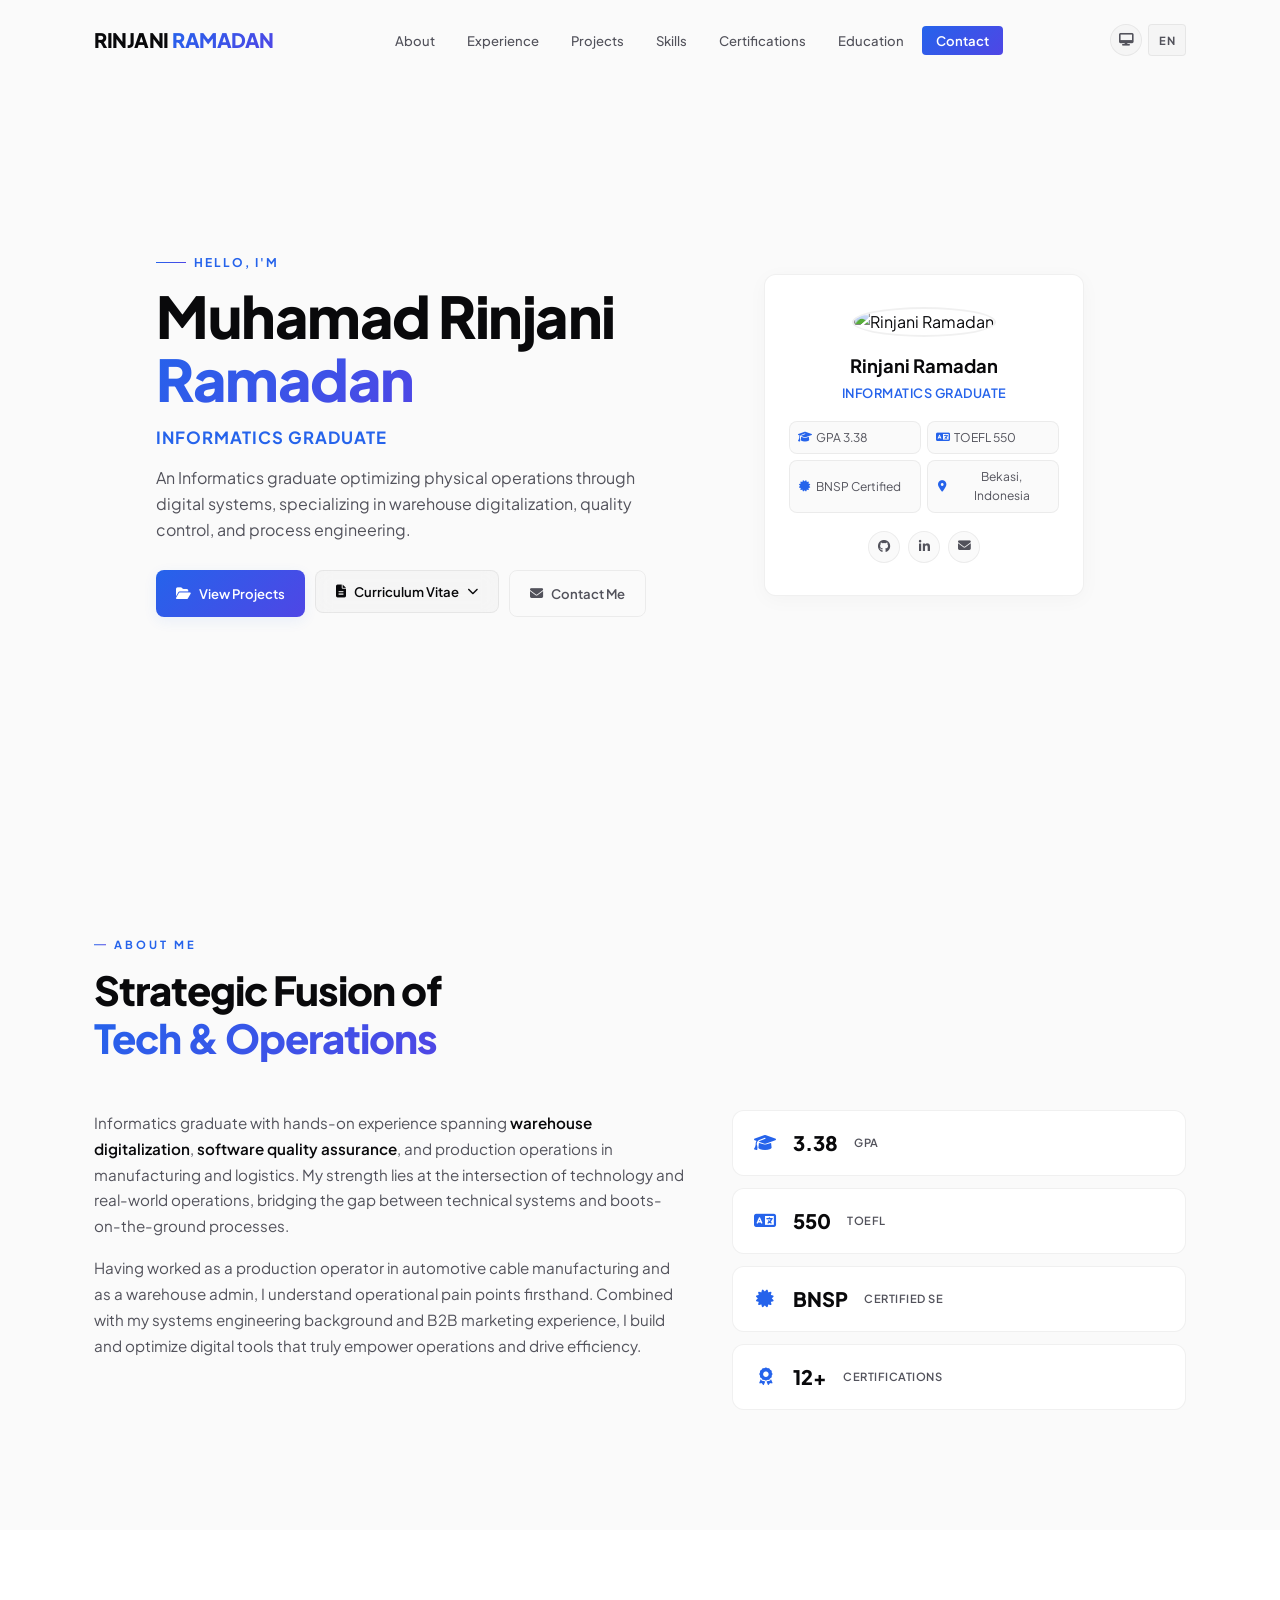
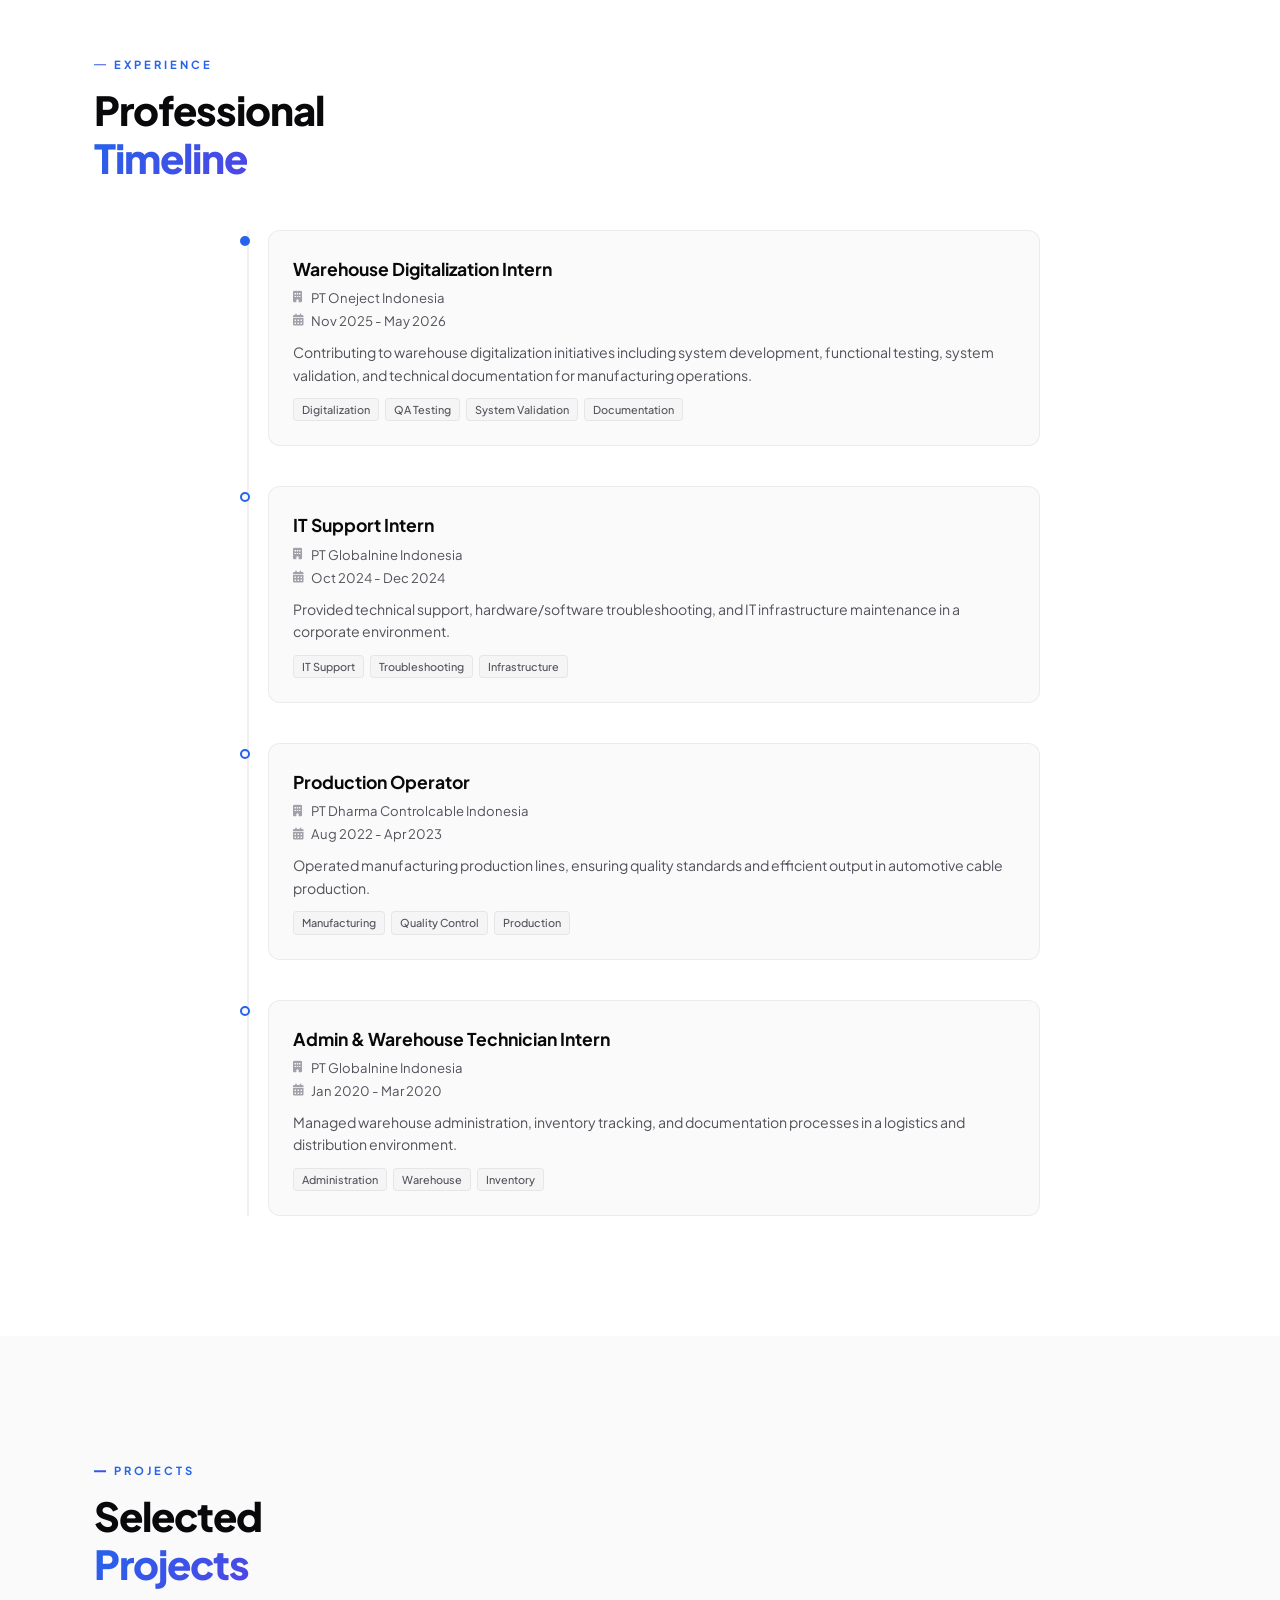
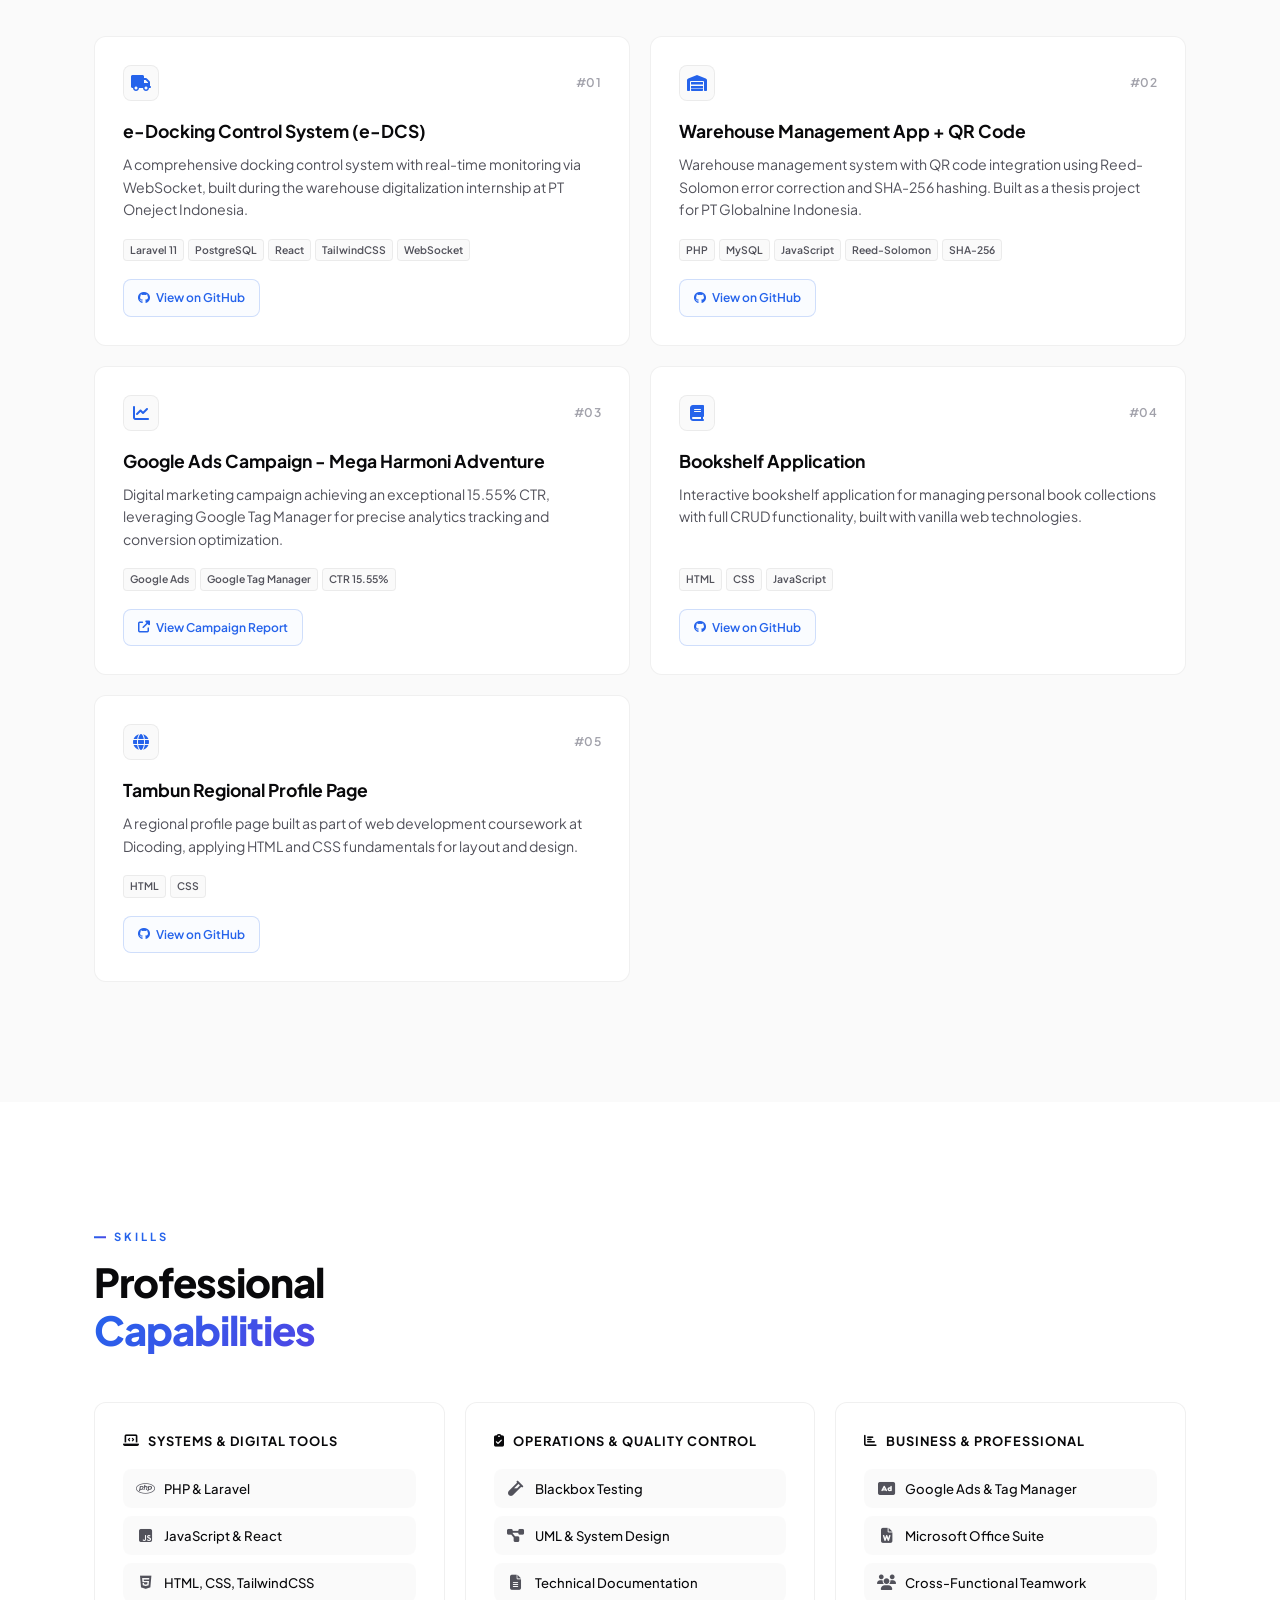
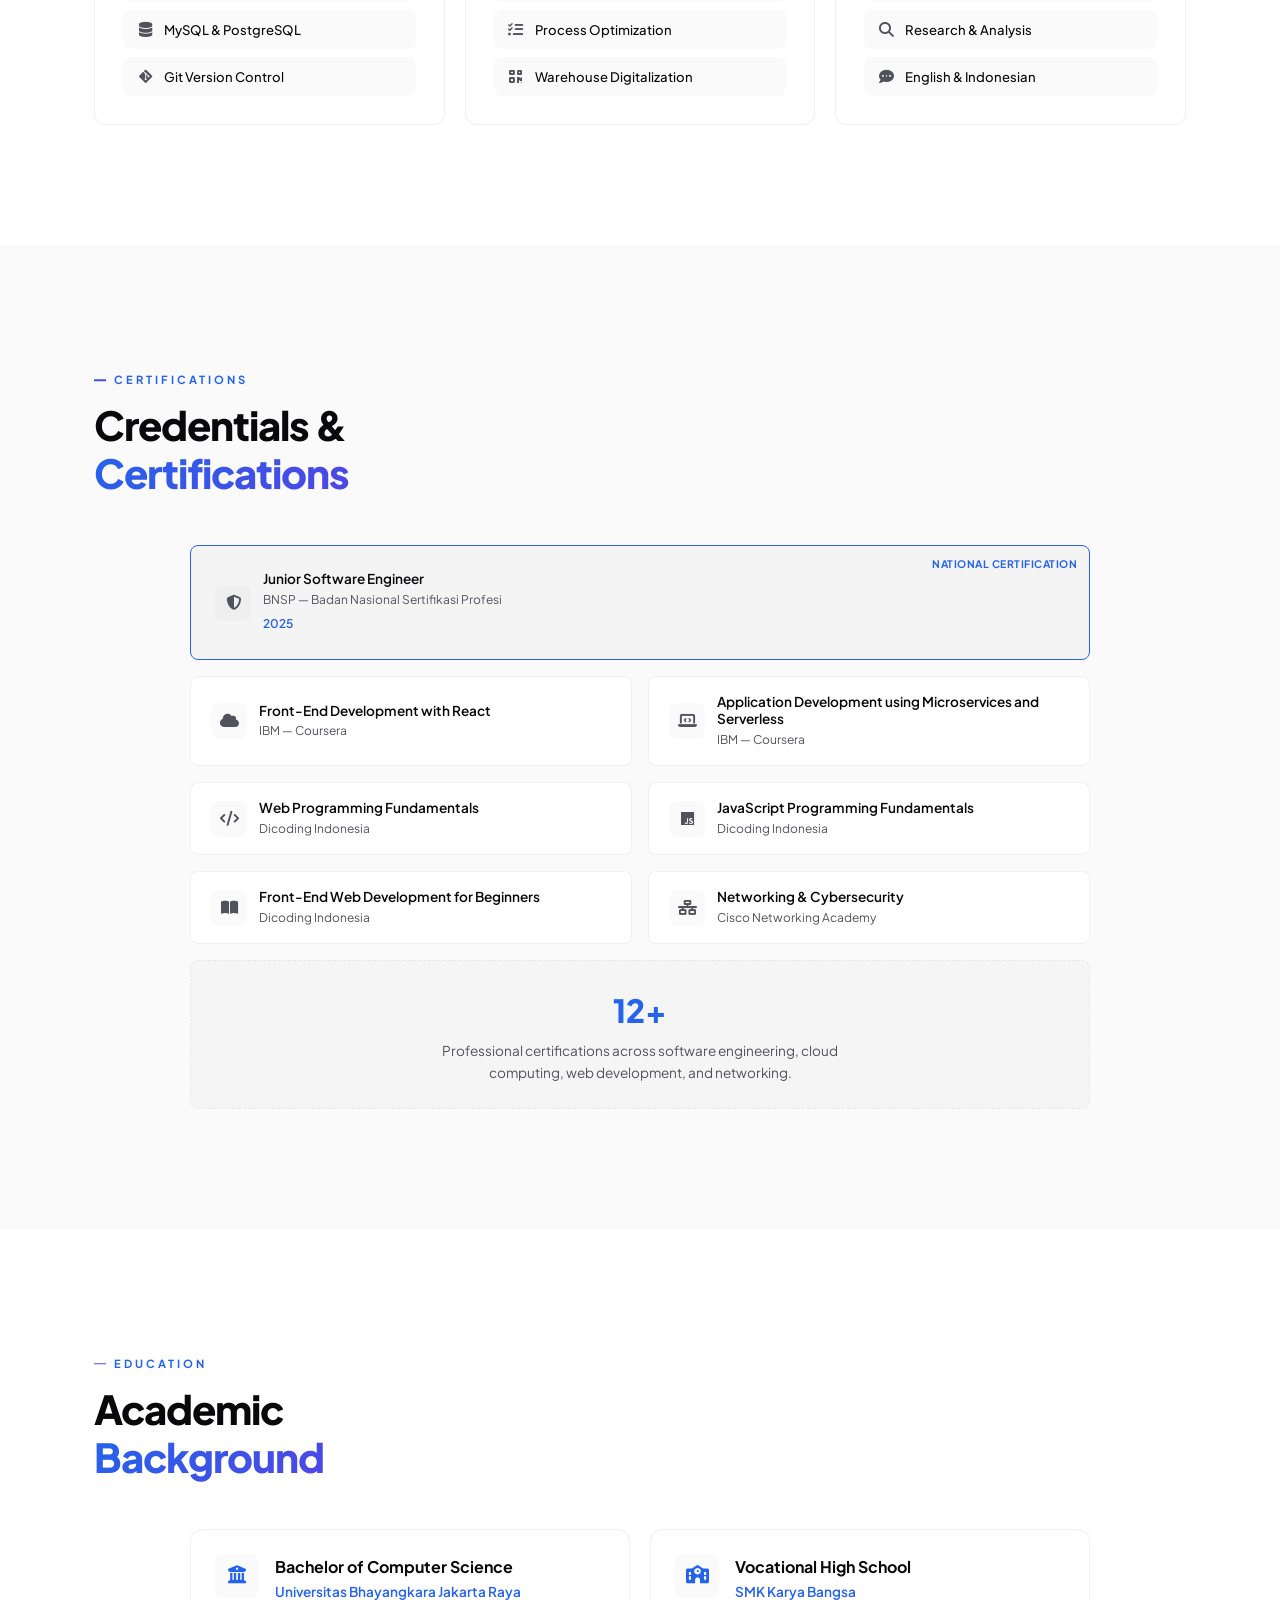
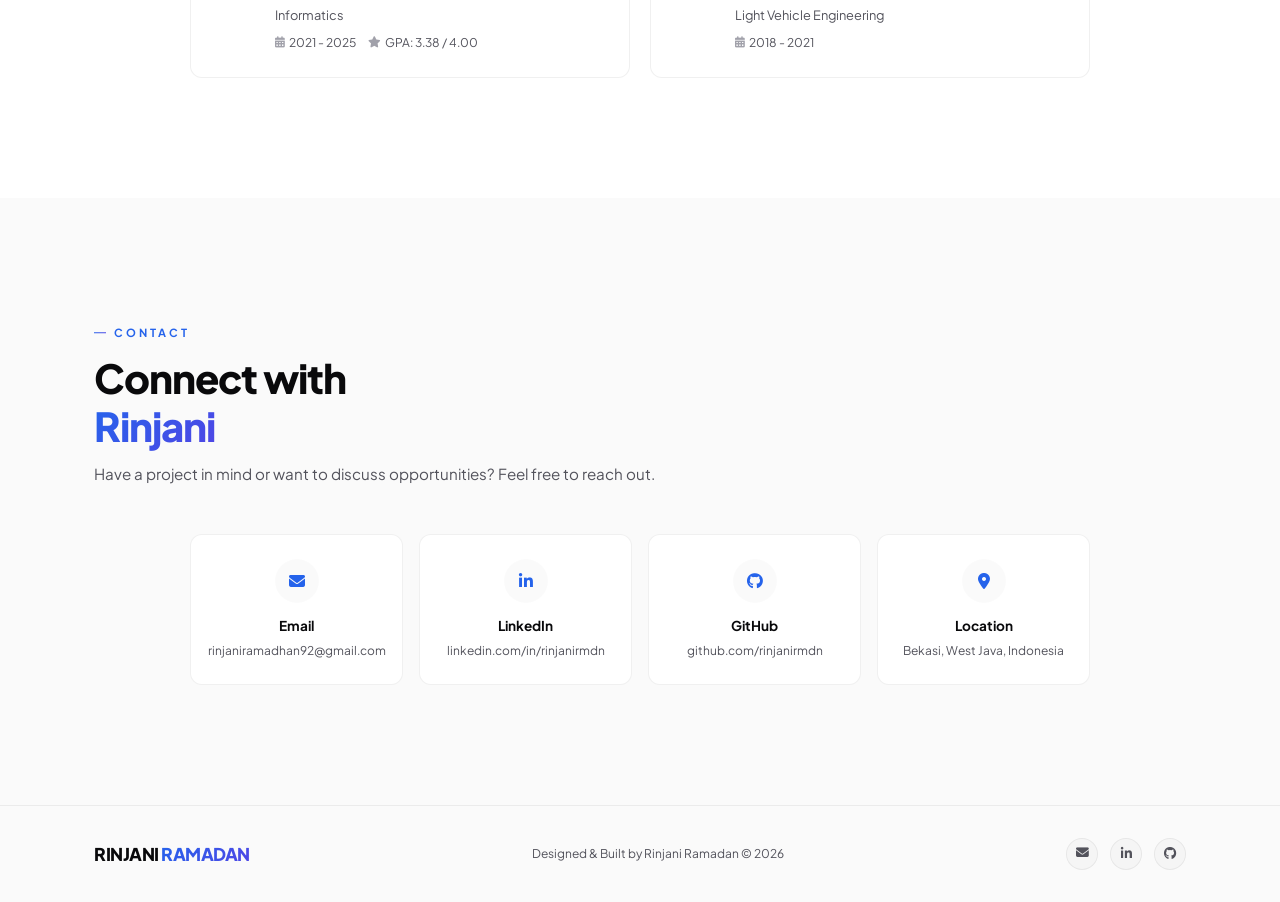
==== commit b9179c35: "Update internship status, e-DCS icon, SMK card mobile alignment, and footer year" ====
--- a/index.html
+++ b/index.html
@@ -15,13 +15,13 @@
         <div class="nav-container">
             <a href="#hero" class="nav-logo">Rinjani <span class="logo-accent">Ramadan</span></a>
             <ul class="nav-menu" id="navMenu">
-                <li><a href="#about" class="nav-link" data-i18n="nav.about">About</a></li>
-                <li><a href="#experience" class="nav-link" data-i18n="nav.experience">Experience</a></li>
-                <li><a href="#projects" class="nav-link" data-i18n="nav.projects">Projects</a></li>
-                <li><a href="#skills" class="nav-link" data-i18n="nav.skills">Skills</a></li>
-                <li><a href="#certifications" class="nav-link" data-i18n="nav.certifications">Certifications</a></li>
-                <li><a href="#education" class="nav-link" data-i18n="nav.education">Education</a></li>
-                <li><a href="#contact" class="nav-link nav-link-cta" data-i18n="nav.contact">Contact</a></li>
+                <li><a href="#about" class="nav-link"><i class="fas fa-user"></i><span data-i18n="nav.about">About</span></a></li>
+                <li><a href="#experience" class="nav-link"><i class="fas fa-briefcase"></i><span data-i18n="nav.experience">Experience</span></a></li>
+                <li><a href="#projects" class="nav-link"><i class="fas fa-folder-open"></i><span data-i18n="nav.projects">Projects</span></a></li>
+                <li><a href="#skills" class="nav-link"><i class="fas fa-laptop-code"></i><span data-i18n="nav.skills">Skills</span></a></li>
+                <li><a href="#certifications" class="nav-link"><i class="fas fa-certificate"></i><span data-i18n="nav.certifications">Certifications</span></a></li>
+                <li><a href="#education" class="nav-link"><i class="fas fa-graduation-cap"></i><span data-i18n="nav.education">Education</span></a></li>
+                <li><a href="#contact" class="nav-link nav-link-cta"><i class="fas fa-envelope"></i><span data-i18n="nav.contact">Contact</span></a></li>
             </ul>
             <div class="nav-controls">
                 <button class="control-btn" id="themeToggle" aria-label="Toggle theme" title="Toggle theme">
@@ -59,10 +59,10 @@
                             <i class="fas fa-file-alt"></i> <span data-i18n="hero.ctaCV">Curriculum Vitae</span> <i class="fas fa-chevron-down arrow-icon"></i>
                         </button>
                         <div class="dropdown-menu" id="cvDropdownMenu">
-                            <a href="CV_Muhamad_Rinjani_Ramadan_EN.pdf" target="_blank" rel="noopener noreferrer" class="dropdown-item" id="cvLinkEn">
+                            <a href="https://drive.google.com/file/d/1krpqKHzgnthHAGXt9lTHQ4L82aPcZiKK/view?usp=sharing" target="_blank" rel="noopener noreferrer" class="dropdown-item" id="cvLinkEn">
                                 <i class="fas fa-flag-usa"></i> <span data-i18n="hero.cvEn">English Version</span>
                             </a>
-                            <a href="#" target="_blank" rel="noopener noreferrer" class="dropdown-item" id="cvLinkId">
+                            <a href="https://drive.google.com/file/d/1DqxXci9rvfF5aVxFa-b4EVSLhl2EhOmg/view?usp=sharing" target="_blank" rel="noopener noreferrer" class="dropdown-item" id="cvLinkId">
                                 <i class="fas fa-flag"></i> <span data-i18n="hero.cvId">Indonesian Version</span>
                             </a>
                         </div>
@@ -129,7 +129,6 @@
                 <div class="timeline-item animate-on-scroll">
                     <div class="timeline-marker"><div class="marker-dot"></div></div>
                     <div class="timeline-content">
-                        <div class="timeline-badge current" data-i18n="exp.current">Current</div>
                         <h3 class="timeline-title" data-i18n="exp.job1.title">Intern - Warehouse Digitalization</h3>
                         <div class="timeline-company"><i class="fas fa-building"></i> PT Oneject Indonesia</div>
                         <div class="timeline-date" data-i18n="exp.job1.date"><i class="fas fa-calendar-alt"></i> Nov 2025 - May 2026</div>
@@ -182,7 +181,7 @@
                 <!-- e-DCS -->
                 <div class="project-card animate-on-scroll">
                     <div class="project-card-header">
-                        <div class="project-icon"><i class="fas fa-ship"></i></div>
+                        <div class="project-icon"><i class="fas fa-truck"></i></div>
                         <span class="project-number">#01</span>
                     </div>
                     <h3 class="project-title" data-i18n="proj.edcs.title">e-Docking Control System (e-DCS)</h3>
@@ -375,7 +374,7 @@
         <div class="container">
             <div class="footer-content">
                 <div class="footer-logo">Rinjani <span class="logo-accent">Ramadan</span></div>
-                <p class="footer-text">Designed & Built by Rinjani Ramadan &copy; 2025</p>
+                <p class="footer-text">Designed & Built by Rinjani Ramadan &copy; 2026</p>
                 <div class="footer-socials">
                     <a href="mailto:rinjaniramadhan92@gmail.com" aria-label="Email"><i class="fas fa-envelope"></i></a>
                     <a href="https://linkedin.com/in/rinjanirmdn" target="_blank" rel="noopener noreferrer" aria-label="LinkedIn"><i class="fab fa-linkedin-in"></i></a>
--- a/style.css
+++ b/style.css
@@ -114,6 +114,7 @@
 .logo-accent { background: var(--accent-gradient); -webkit-background-clip: text; -webkit-text-fill-color: transparent; background-clip: text; }
 .nav-menu { display: flex; align-items: center; list-style: none; gap: 4px; }
 .nav-link { padding: 6px 14px; font-size: .82rem; font-weight: 500; color: var(--text-secondary); border-radius: var(--border-radius-xs); transition: var(--transition); }
+.nav-link i { display: none; }
 .nav-link:hover { color: var(--text-primary); background: var(--glass); }
 .nav-link.active { color: var(--accent-primary); font-weight: 600; }
 .nav-link-cta { background: var(--accent-gradient) !important; color: white !important; font-weight: 600; }
@@ -122,14 +123,61 @@
 .control-btn { width: 32px; height: 32px; border: 1px solid var(--glass-border); background: var(--glass); color: var(--text-secondary); border-radius: 50%; cursor: pointer; display: flex; align-items: center; justify-content: center; font-size: .8rem; transition: var(--transition); }
 .control-btn:hover { background: var(--surface-hover); color: var(--text-primary); border-color: var(--glass-border-hover); }
 .lang-btn { border-radius: var(--border-radius-xs); width: auto; padding: 0 10px; font-family: inherit; font-weight: 700; font-size: .7rem; letter-spacing: .5px; }
-.nav-toggle { display: none; background: none; border: none; cursor: pointer; padding: 6px; z-index: 1001; }
-.hamburger { display: block; width: 20px; height: 1.5px; background: var(--text-primary); position: relative; transition: var(--transition); }
-.hamburger::before, .hamburger::after { content: ''; position: absolute; width: 20px; height: 1.5px; background: var(--text-primary); transition: var(--transition); }
-.hamburger::before { top: -6px; }
-.hamburger::after { top: 6px; }
-.nav-toggle.active .hamburger { background: transparent; }
-.nav-toggle.active .hamburger::before { top: 0; transform: rotate(45deg); }
-.nav-toggle.active .hamburger::after { top: 0; transform: rotate(-45deg); }
+.nav-toggle {
+    display: none;
+    width: 32px;
+    height: 32px;
+    border: 1px solid var(--glass-border);
+    background: var(--glass);
+    color: var(--text-primary);
+    border-radius: 50%;
+    cursor: pointer;
+    align-items: center;
+    justify-content: center;
+    position: relative;
+    z-index: 1001;
+    transition: var(--transition);
+}
+.nav-toggle:hover {
+    background: var(--surface-hover);
+    border-color: var(--glass-border-hover);
+}
+.hamburger {
+    display: block;
+    width: 14px;
+    height: 2px;
+    background: var(--text-primary);
+    position: relative;
+    transition: var(--transition);
+}
+.hamburger::before,
+.hamburger::after {
+    content: '';
+    position: absolute;
+    left: 0;
+    width: 14px;
+    height: 2px;
+    background: var(--text-primary);
+    transition: var(--transition);
+}
+.hamburger::before {
+    top: -5px;
+}
+.hamburger::after {
+    top: 5px;
+}
+.nav-toggle.active .hamburger {
+    background: transparent;
+}
+.nav-toggle.active .hamburger::before {
+    top: 0;
+    transform: rotate(45deg);
+}
+.nav-toggle.active .hamburger::after {
+    top: 0;
+    transform: rotate(-45deg);
+}
+
 
 /* ===== HERO ===== */
 .hero { min-height: 90vh; display: flex; align-items: center; position: relative; padding: 140px 0 80px; }
@@ -304,29 +352,108 @@
     .hero-profile-card { max-width: 280px; }
     .about-grid { grid-template-columns: 1fr; gap: 32px; }
     .about-stats { max-width: 320px; margin: 0 auto; }
+    .contact-grid { grid-template-columns: repeat(2,1fr); }
+}
+@media (max-width: 768px) {
+    :root { --section-padding: 80px 0; }
+    .navbar { padding: 16px 0; }
+    .navbar.scrolled { padding: 12px 0; }
+    .nav-menu {
+        position: fixed;
+        top: 0;
+        right: -100%;
+        width: 280px;
+        height: 100vh;
+        flex-direction: column;
+        align-items: stretch;
+        background: var(--bg-secondary);
+        border-left: 1px solid var(--glass-border);
+        padding: 96px 16px 24px;
+        gap: 6px;
+        transition: right .3s cubic-bezier(0.16, 1, 0.3, 1);
+        z-index: 999;
+    }
+    .nav-menu.active {
+        right: 0;
+    }
+    .nav-toggle {
+        display: flex;
+    }
+    .nav-menu li {
+        width: 100%;
+        list-style: none;
+    }
+    .nav-link {
+        width: 100%;
+        display: flex;
+        align-items: center;
+        padding: 12px 16px;
+        font-size: 0.95rem;
+        font-weight: 500;
+        border-radius: var(--border-radius-sm);
+        transition: var(--transition);
+        text-align: left;
+        color: var(--text-secondary);
+    }
+    .nav-link:hover {
+        background: var(--glass);
+        color: var(--text-primary);
+    }
+    .nav-link.active {
+        background: var(--accent-glow);
+        color: var(--accent-primary);
+        font-weight: 600;
+    }
+    .nav-link i {
+        display: inline-block;
+        margin-right: 12px;
+        font-size: 1.05rem;
+        width: 20px;
+        text-align: center;
+        color: inherit;
+        transition: var(--transition);
+    }
+    .nav-menu .nav-link-cta {
+        background: var(--accent-gradient) !important;
+        color: white !important;
+        font-weight: 600;
+        margin-top: 12px;
+        justify-content: center;
+    }
+    .nav-menu .nav-link-cta i {
+        color: white;
+    }
+    .nav-menu .nav-link-cta:hover {
+        opacity: 0.95;
+        transform: translateY(-1px);
+    }
+    .projects-grid { grid-template-columns: 1fr; }
+    .cert-grid { grid-template-columns: 1fr; }
     .skills-grid { grid-template-columns: 1fr; }
     .edu-grid { grid-template-columns: 1fr; }
-    .contact-grid { grid-template-columns: repeat(2,1fr); }
-}
-@media (max-width: 768px) {
-    :root { --section-padding: 80px 0; }
-    .nav-menu { position: fixed; top: 0; right: -100%; width: 260px; height: 100vh; flex-direction: column; background: var(--bg-secondary); border-left: 1px solid var(--glass-border); padding: 80px 24px 24px; gap: 2px; transition: right .3s cubic-bezier(0.16, 1, 0.3, 1); z-index: 999; }
-    .nav-menu.active { right: 0; }
-    .nav-toggle { display: block; }
-    .nav-link { width: 100%; padding: 10px 14px; font-size: .9rem; }
-    .projects-grid { grid-template-columns: 1fr; }
-    .cert-grid { grid-template-columns: 1fr; }
     .footer-content { flex-direction: column; gap: 12px; text-align: center; }
 }
 @media (max-width: 480px) {
+    .container { padding: 0 16px; }
+    .nav-container { padding: 0 16px; }
+    .nav-logo { font-size: 1.1rem; }
+    .nav-controls { gap: 4px; }
+    .hero-name { font-size: clamp(2rem, 8vw, 2.5rem); }
+    .profile-highlights { grid-template-columns: 1fr; gap: 8px; }
+    .cv-dropdown { display: block; width: 100%; }
+    .cv-dropdown .dropdown-trigger { width: 100%; justify-content: center; }
+    .cv-dropdown .dropdown-menu { width: 100%; min-width: 100%; left: 0; transform: translateY(-10px); }
+    .cv-dropdown.active .dropdown-menu { transform: translateY(0); }
+    .project-card { padding: 20px; }
     .contact-grid { grid-template-columns: 1fr; }
-    .hero-cta { flex-direction: column; align-items: center; }
+    .hero-cta { flex-direction: column; align-items: center; width: 100%; gap: 8px; }
     .btn { width: 100%; justify-content: center; }
     .timeline { padding-left: 20px; }
     .timeline::before { left: 5px; }
     .timeline-marker { left: -20px; }
     .timeline-content { padding: 18px; }
     .edu-card { flex-direction: column; align-items: center; text-align: center; }
+    .edu-meta { justify-content: center; }
 }
 .nav-overlay { position: fixed; inset: 0; background: rgba(0,0,0,.4); backdrop-filter: blur(2px); z-index: 998; opacity: 0; pointer-events: none; transition: opacity .25s ease; }
 .nav-overlay.active { opacity: 1; pointer-events: all; }
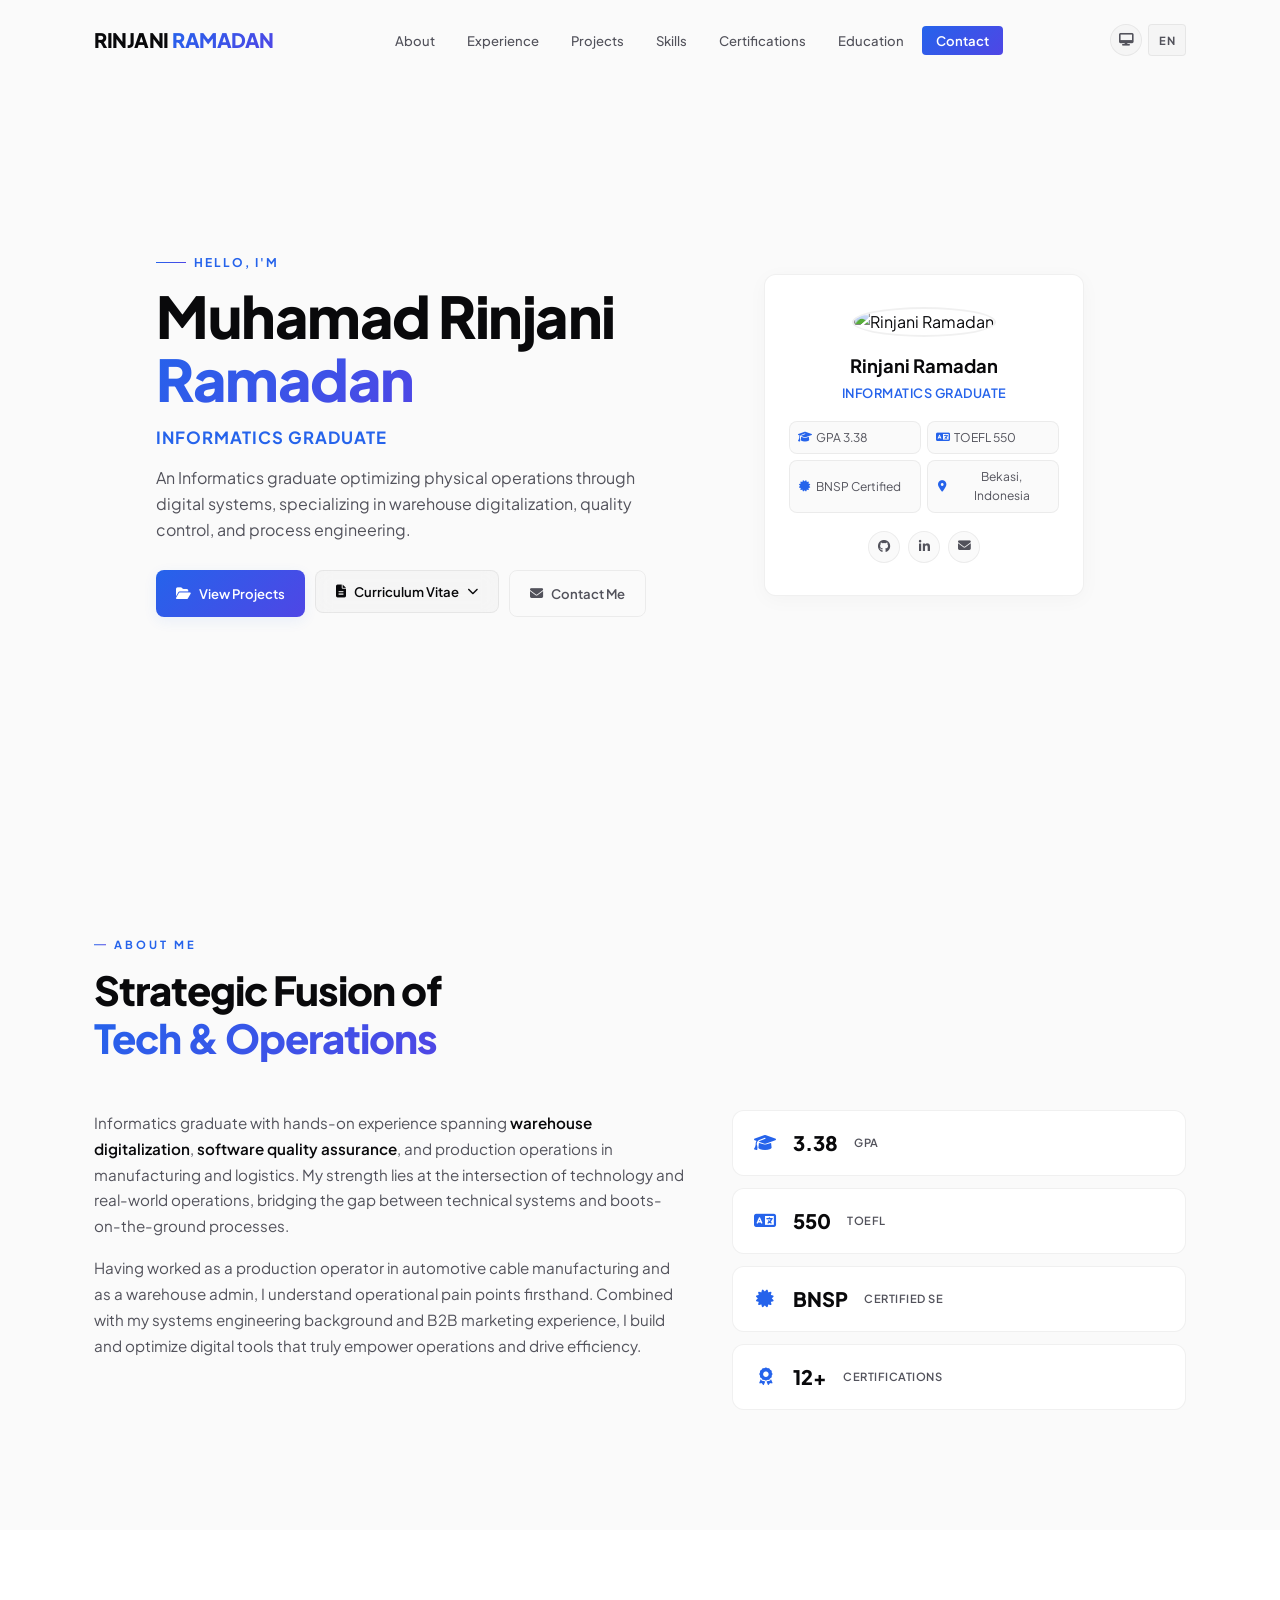
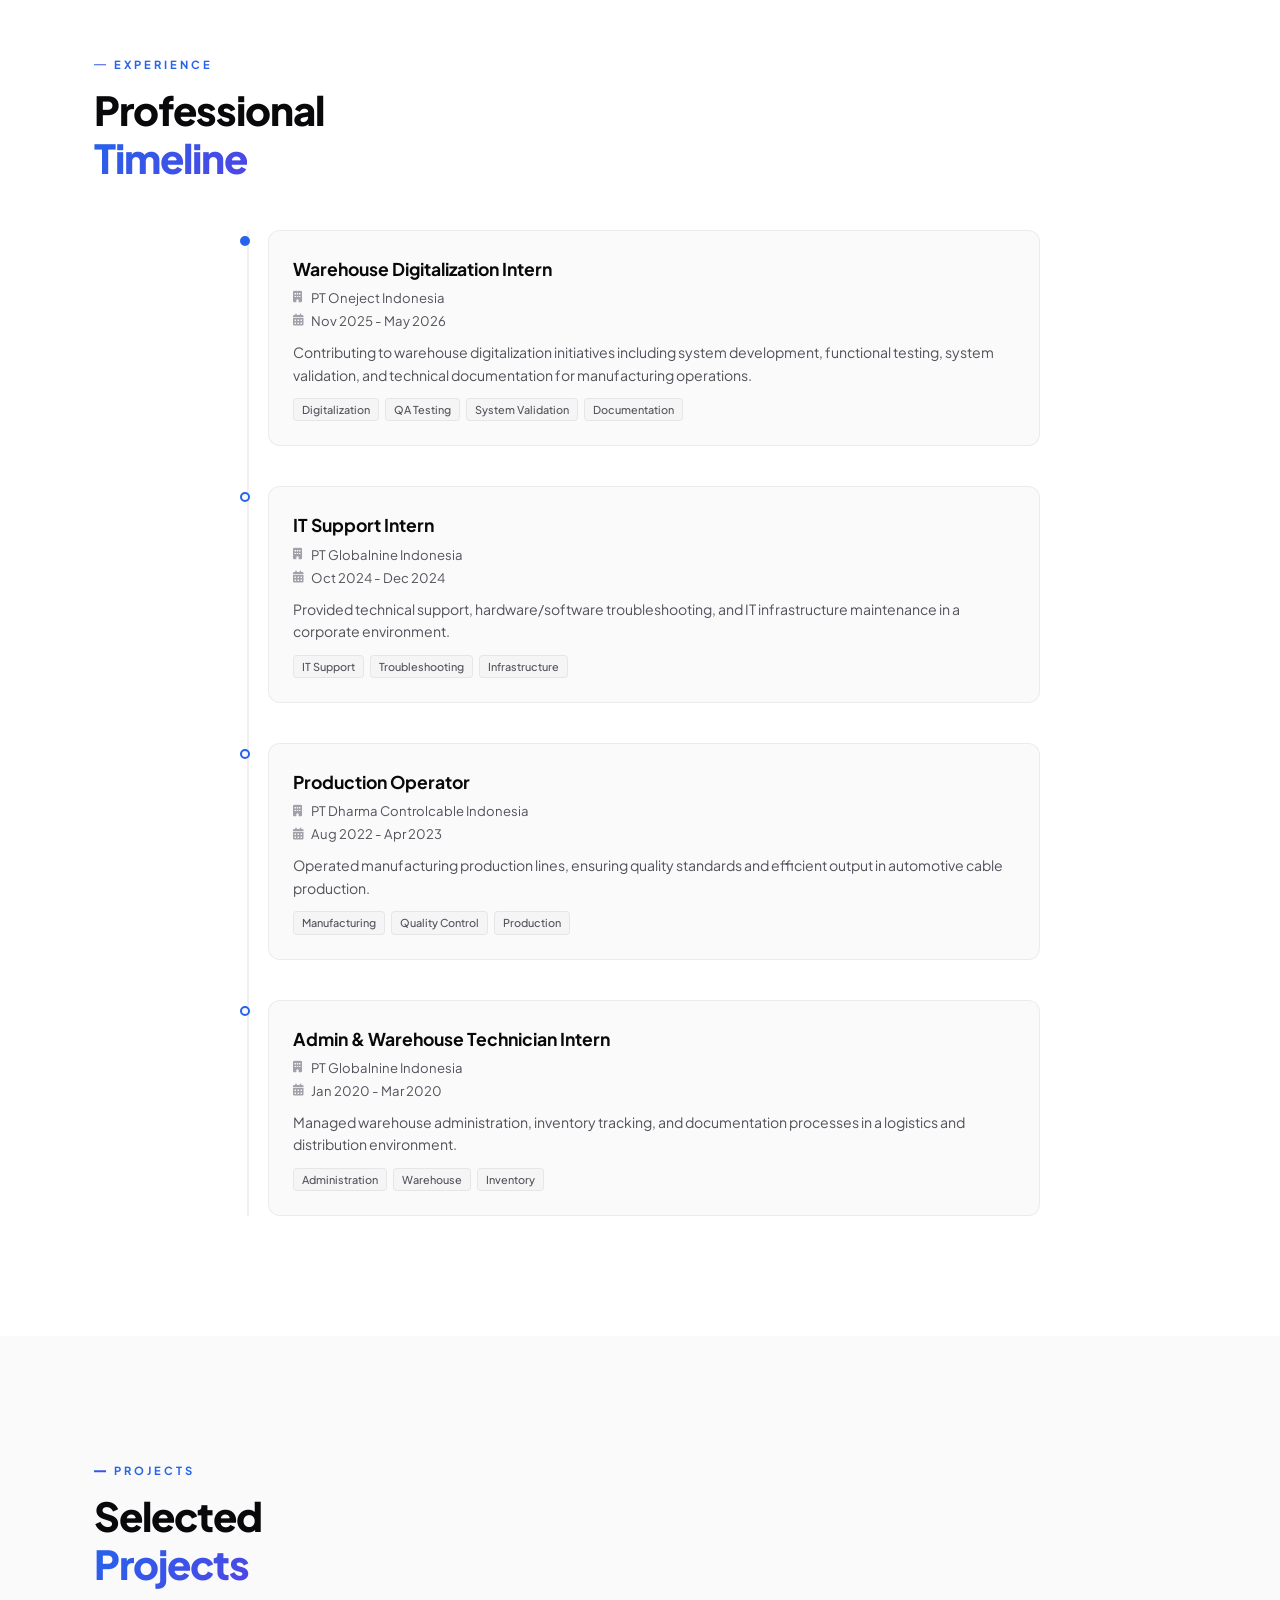
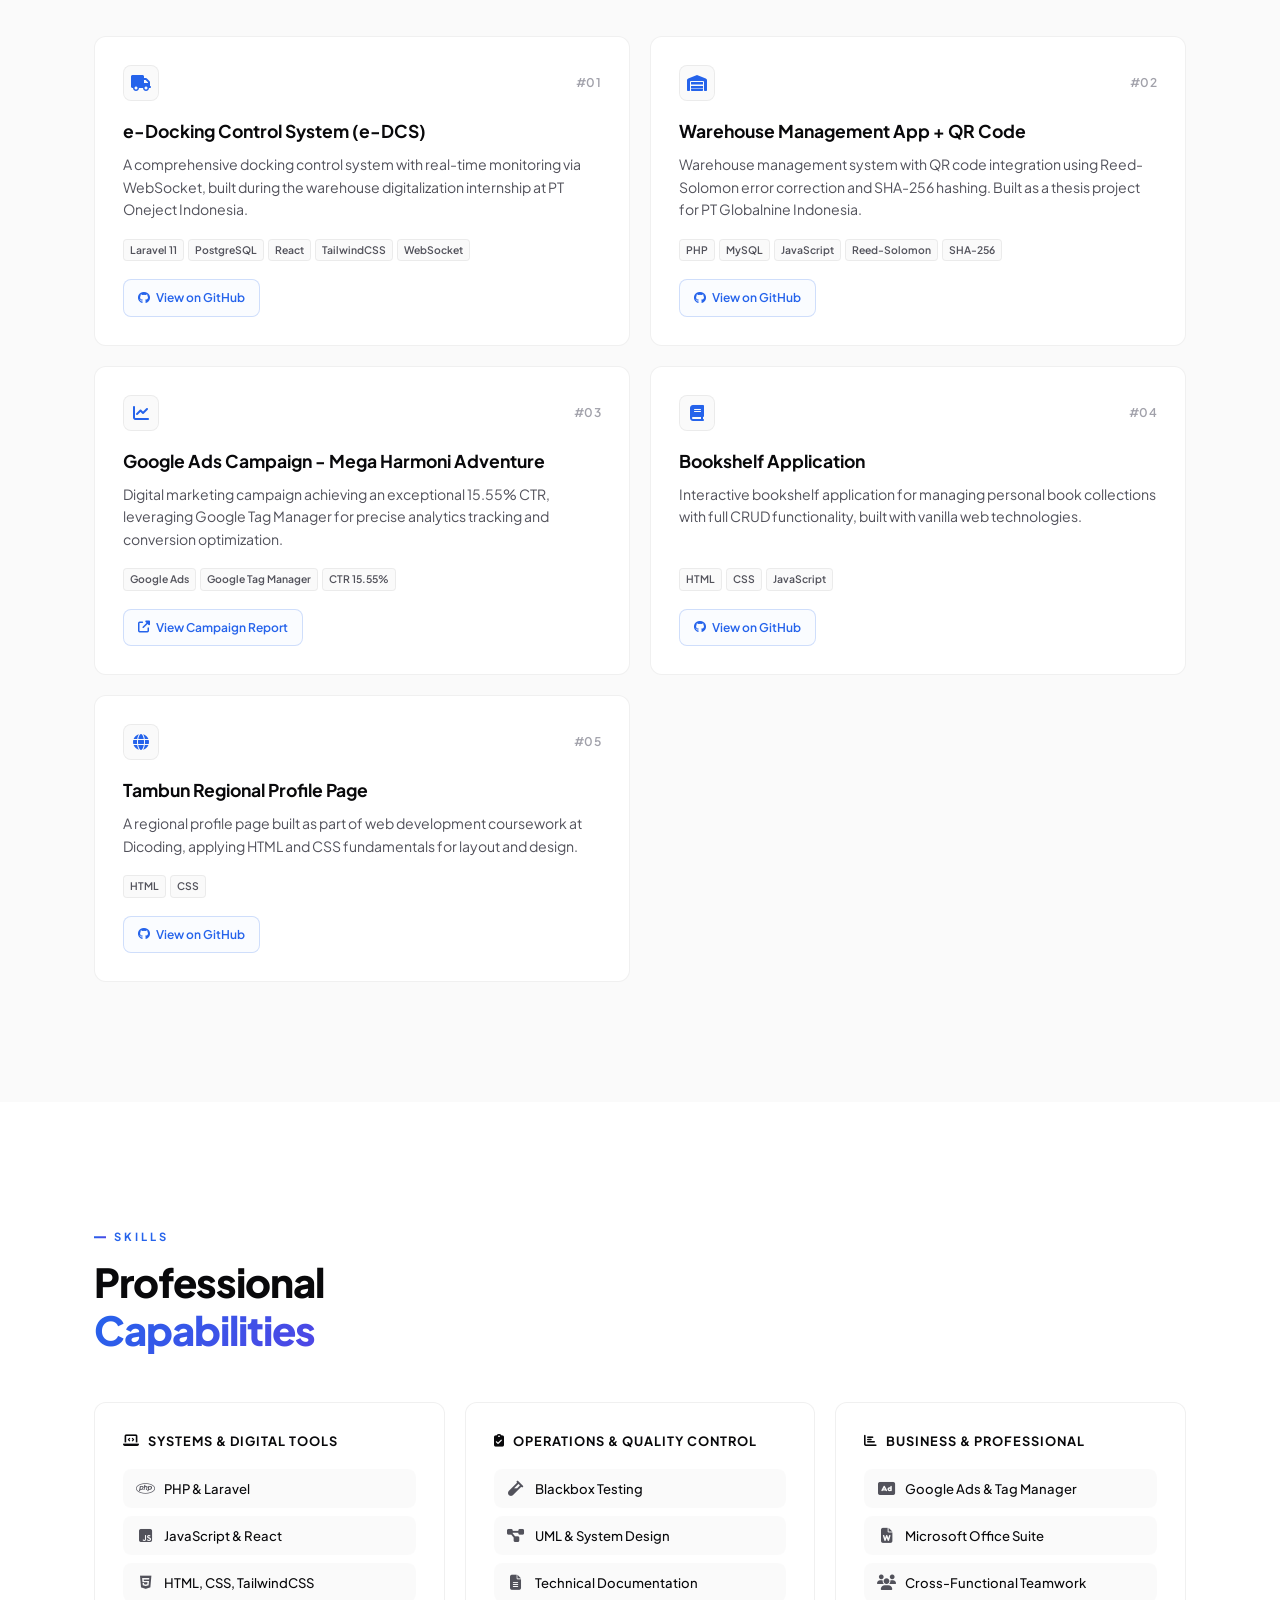
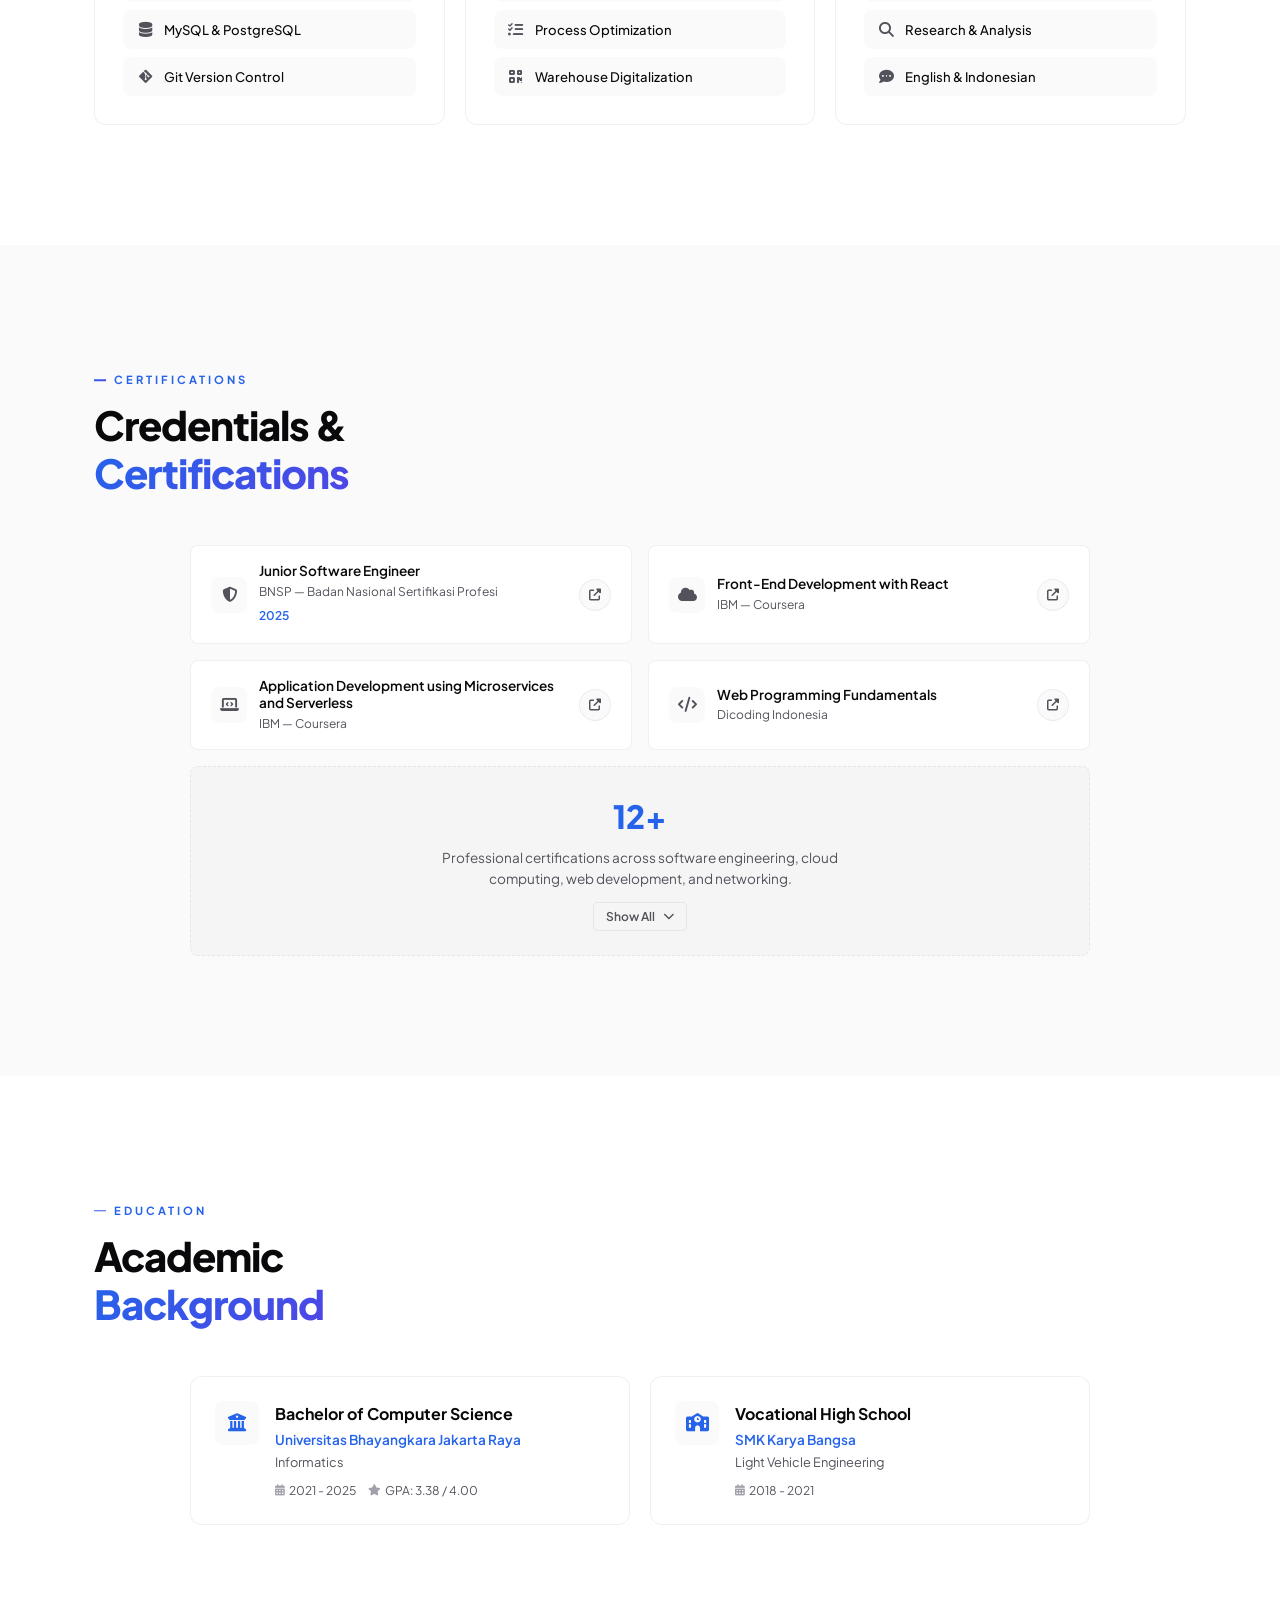
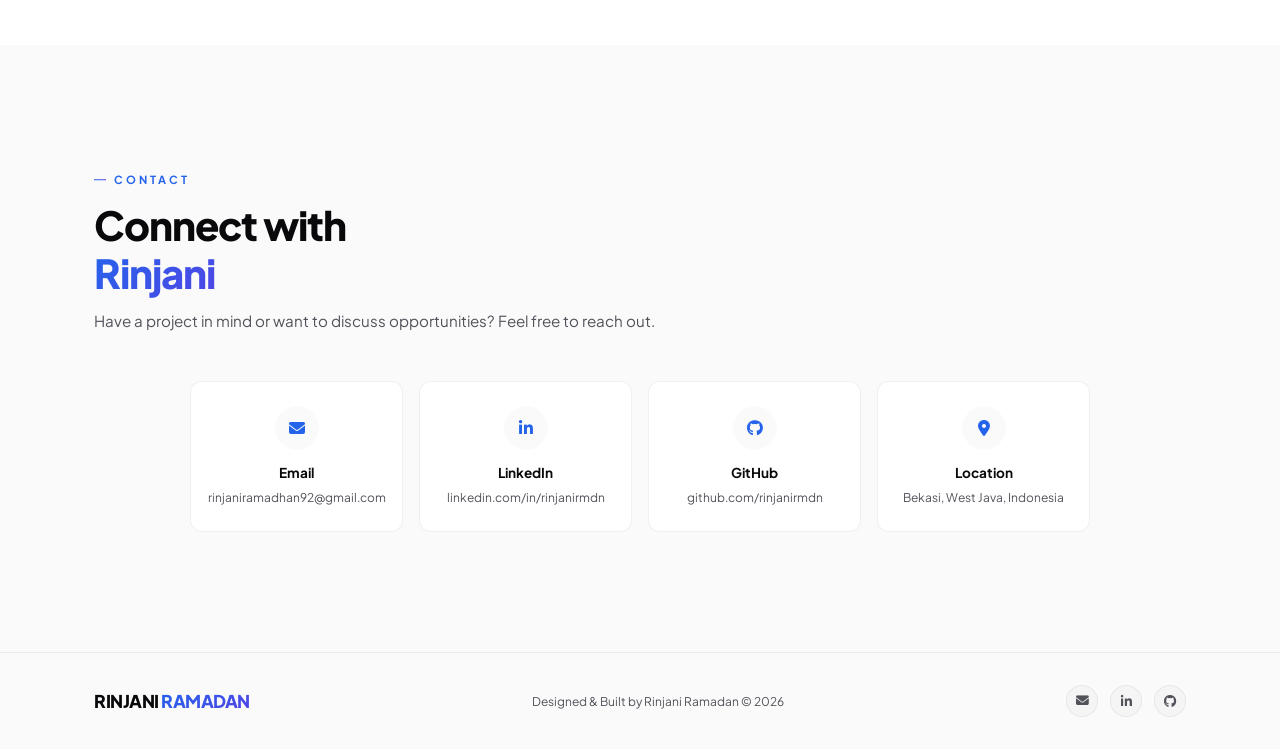
==== commit 7adcf200: "De-feature BNSP card, add view credential buttons to certificates, and implement certifications Show" ====
--- a/index.html
+++ b/index.html
@@ -307,18 +307,76 @@
                 <h2 class="section-title" data-i18n-html="cert.title">Credentials &amp;<br><span class="text-gradient">Achievements</span></h2>
             </div>
             <div class="cert-grid">
-                <div class="cert-card cert-featured animate-on-scroll">
+                <!-- Visible by default -->
+                <div class="cert-card animate-on-scroll">
                     <div class="cert-badge-icon"><i class="fas fa-shield-alt"></i></div>
-                    <div class="cert-info"><h3 class="cert-title">Junior Software Engineer</h3><p class="cert-issuer">BNSP — Badan Nasional Sertifikasi Profesi</p><span class="cert-year">2025</span></div>
-                    <div class="cert-featured-tag" data-i18n="cert.national">National Certification</div>
-                </div>
-                <div class="cert-card animate-on-scroll"><div class="cert-badge-icon ibm"><i class="fas fa-cloud"></i></div><div class="cert-info"><h3 class="cert-title">Front-End Development with React</h3><p class="cert-issuer">IBM — Coursera</p></div></div>
-                <div class="cert-card animate-on-scroll"><div class="cert-badge-icon ibm"><i class="fas fa-laptop-code"></i></div><div class="cert-info"><h3 class="cert-title">Application Development using Microservices and Serverless</h3><p class="cert-issuer">IBM — Coursera</p></div></div>
-                <div class="cert-card animate-on-scroll"><div class="cert-badge-icon dicoding"><i class="fas fa-code"></i></div><div class="cert-info"><h3 class="cert-title" data-i18n="cert.dicoding1">Web Programming Fundamentals</h3><p class="cert-issuer">Dicoding Indonesia</p></div></div>
-                <div class="cert-card animate-on-scroll"><div class="cert-badge-icon dicoding"><i class="fab fa-js"></i></div><div class="cert-info"><h3 class="cert-title" data-i18n="cert.dicoding2">JavaScript Programming Fundamentals</h3><p class="cert-issuer">Dicoding Indonesia</p></div></div>
-                <div class="cert-card animate-on-scroll"><div class="cert-badge-icon dicoding"><i class="fas fa-book-open"></i></div><div class="cert-info"><h3 class="cert-title" data-i18n="cert.dicoding3">Front-End Web Development for Beginners</h3><p class="cert-issuer">Dicoding Indonesia</p></div></div>
-                <div class="cert-card animate-on-scroll"><div class="cert-badge-icon cisco"><i class="fas fa-network-wired"></i></div><div class="cert-info"><h3 class="cert-title" data-i18n="cert.cisco">Networking & Cybersecurity</h3><p class="cert-issuer">Cisco Networking Academy</p></div></div>
-                <div class="cert-summary animate-on-scroll"><div class="cert-summary-number">12+</div><p data-i18n="cert.summary">Professional certifications across software engineering, cloud computing, web development, and networking.</p></div>
+                    <div class="cert-info">
+                        <h3 class="cert-title">Junior Software Engineer</h3>
+                        <p class="cert-issuer">BNSP — Badan Nasional Sertifikasi Profesi</p>
+                        <span class="cert-year">2025</span>
+                    </div>
+                    <a href="#" target="_blank" rel="noopener noreferrer" class="cert-view-btn" aria-label="View Certificate"><i class="fas fa-external-link-alt"></i></a>
+                </div>
+                <div class="cert-card animate-on-scroll">
+                    <div class="cert-badge-icon ibm"><i class="fas fa-cloud"></i></div>
+                    <div class="cert-info">
+                        <h3 class="cert-title">Front-End Development with React</h3>
+                        <p class="cert-issuer">IBM — Coursera</p>
+                    </div>
+                    <a href="#" target="_blank" rel="noopener noreferrer" class="cert-view-btn" aria-label="View Certificate"><i class="fas fa-external-link-alt"></i></a>
+                </div>
+                <div class="cert-card animate-on-scroll">
+                    <div class="cert-badge-icon ibm"><i class="fas fa-laptop-code"></i></div>
+                    <div class="cert-info">
+                        <h3 class="cert-title">Application Development using Microservices and Serverless</h3>
+                        <p class="cert-issuer">IBM — Coursera</p>
+                    </div>
+                    <a href="#" target="_blank" rel="noopener noreferrer" class="cert-view-btn" aria-label="View Certificate"><i class="fas fa-external-link-alt"></i></a>
+                </div>
+                <div class="cert-card animate-on-scroll">
+                    <div class="cert-badge-icon dicoding"><i class="fas fa-code"></i></div>
+                    <div class="cert-info">
+                        <h3 class="cert-title" data-i18n="cert.dicoding1">Web Programming Fundamentals</h3>
+                        <p class="cert-issuer">Dicoding Indonesia</p>
+                    </div>
+                    <a href="#" target="_blank" rel="noopener noreferrer" class="cert-view-btn" aria-label="View Certificate"><i class="fas fa-external-link-alt"></i></a>
+                </div>
+
+                <!-- Hidden by default (Show All) -->
+                <div class="cert-extra-wrapper hidden" id="certExtraWrapper">
+                    <div class="cert-card animate-on-scroll">
+                        <div class="cert-badge-icon dicoding"><i class="fab fa-js"></i></div>
+                        <div class="cert-info">
+                            <h3 class="cert-title" data-i18n="cert.dicoding2">JavaScript Programming Fundamentals</h3>
+                            <p class="cert-issuer">Dicoding Indonesia</p>
+                        </div>
+                        <a href="#" target="_blank" rel="noopener noreferrer" class="cert-view-btn" aria-label="View Certificate"><i class="fas fa-external-link-alt"></i></a>
+                    </div>
+                    <div class="cert-card animate-on-scroll">
+                        <div class="cert-badge-icon dicoding"><i class="fas fa-book-open"></i></div>
+                        <div class="cert-info">
+                            <h3 class="cert-title" data-i18n="cert.dicoding3">Front-End Web Development for Beginners</h3>
+                            <p class="cert-issuer">Dicoding Indonesia</p>
+                        </div>
+                        <a href="#" target="_blank" rel="noopener noreferrer" class="cert-view-btn" aria-label="View Certificate"><i class="fas fa-external-link-alt"></i></a>
+                    </div>
+                    <div class="cert-card animate-on-scroll">
+                        <div class="cert-badge-icon cisco"><i class="fas fa-network-wired"></i></div>
+                        <div class="cert-info">
+                            <h3 class="cert-title" data-i18n="cert.cisco">Networking & Cybersecurity</h3>
+                            <p class="cert-issuer">Cisco Networking Academy</p>
+                        </div>
+                        <a href="#" target="_blank" rel="noopener noreferrer" class="cert-view-btn" aria-label="View Certificate"><i class="fas fa-external-link-alt"></i></a>
+                    </div>
+                </div>
+
+                <div class="cert-summary animate-on-scroll">
+                    <div class="cert-summary-number">12+</div>
+                    <p data-i18n="cert.summary" style="margin-bottom: 12px;">Professional certifications across software engineering, cloud computing, web development, and networking.</p>
+                    <button class="btn btn-ghost btn-sm" id="toggleCertsBtn">
+                        <span id="toggleCertsText">Show All</span> <i class="fas fa-chevron-down" id="toggleCertsIcon" style="font-size: 0.7rem; transition: transform 0.25s;"></i>
+                    </button>
+                </div>
             </div>
         </div>
     </section>
--- a/style.css
+++ b/style.css
@@ -197,6 +197,7 @@
 .btn-secondary:hover { background: var(--surface-hover); border-color: var(--glass-border-hover); transform: translateY(-2px); }
 .btn-ghost { background: transparent; color: var(--text-secondary); border: 1px solid var(--glass-border); }
 .btn-ghost:hover { color: var(--accent-primary); border-color: var(--accent-primary); transform: translateY(-2px); }
+.btn-sm { padding: 6px 12px; font-size: 0.75rem; border-radius: var(--border-radius-xs); }
 
 /* CV Dropdown */
 .cv-dropdown { position: relative; display: inline-block; }
@@ -311,6 +312,36 @@
 .cert-summary { grid-column: 1 / -1; text-align: center; padding: 24px; background: var(--glass); border: 1px dashed var(--glass-border); border-radius: var(--border-radius-sm); }
 .cert-summary-number { font-size: 2rem; font-weight: 800; color: var(--accent-primary); margin-bottom: 4px; }
 .cert-summary p { font-size: .85rem; color: var(--text-secondary); max-width: 400px; margin: 0 auto; }
+
+/* View Button in Cert Card */
+.cert-view-btn {
+    width: 32px;
+    height: 32px;
+    display: inline-flex;
+    align-items: center;
+    justify-content: center;
+    border-radius: 50%;
+    background: var(--glass);
+    border: 1px solid var(--glass-border);
+    color: var(--text-secondary);
+    font-size: .75rem;
+    transition: var(--transition);
+    margin-left: auto;
+}
+.cert-view-btn:hover {
+    background: var(--accent-gradient);
+    color: white;
+    border-color: transparent;
+    transform: translateY(-1px);
+}
+
+/* Extra Certifications Wrapper */
+.cert-extra-wrapper {
+    display: contents;
+}
+.cert-extra-wrapper.hidden .cert-card {
+    display: none !important;
+}
 
 /* ===== EDUCATION ===== */
 .edu-grid { display: grid; grid-template-columns: repeat(2,1fr); gap: 20px; max-width: 900px; margin: 0 auto; }
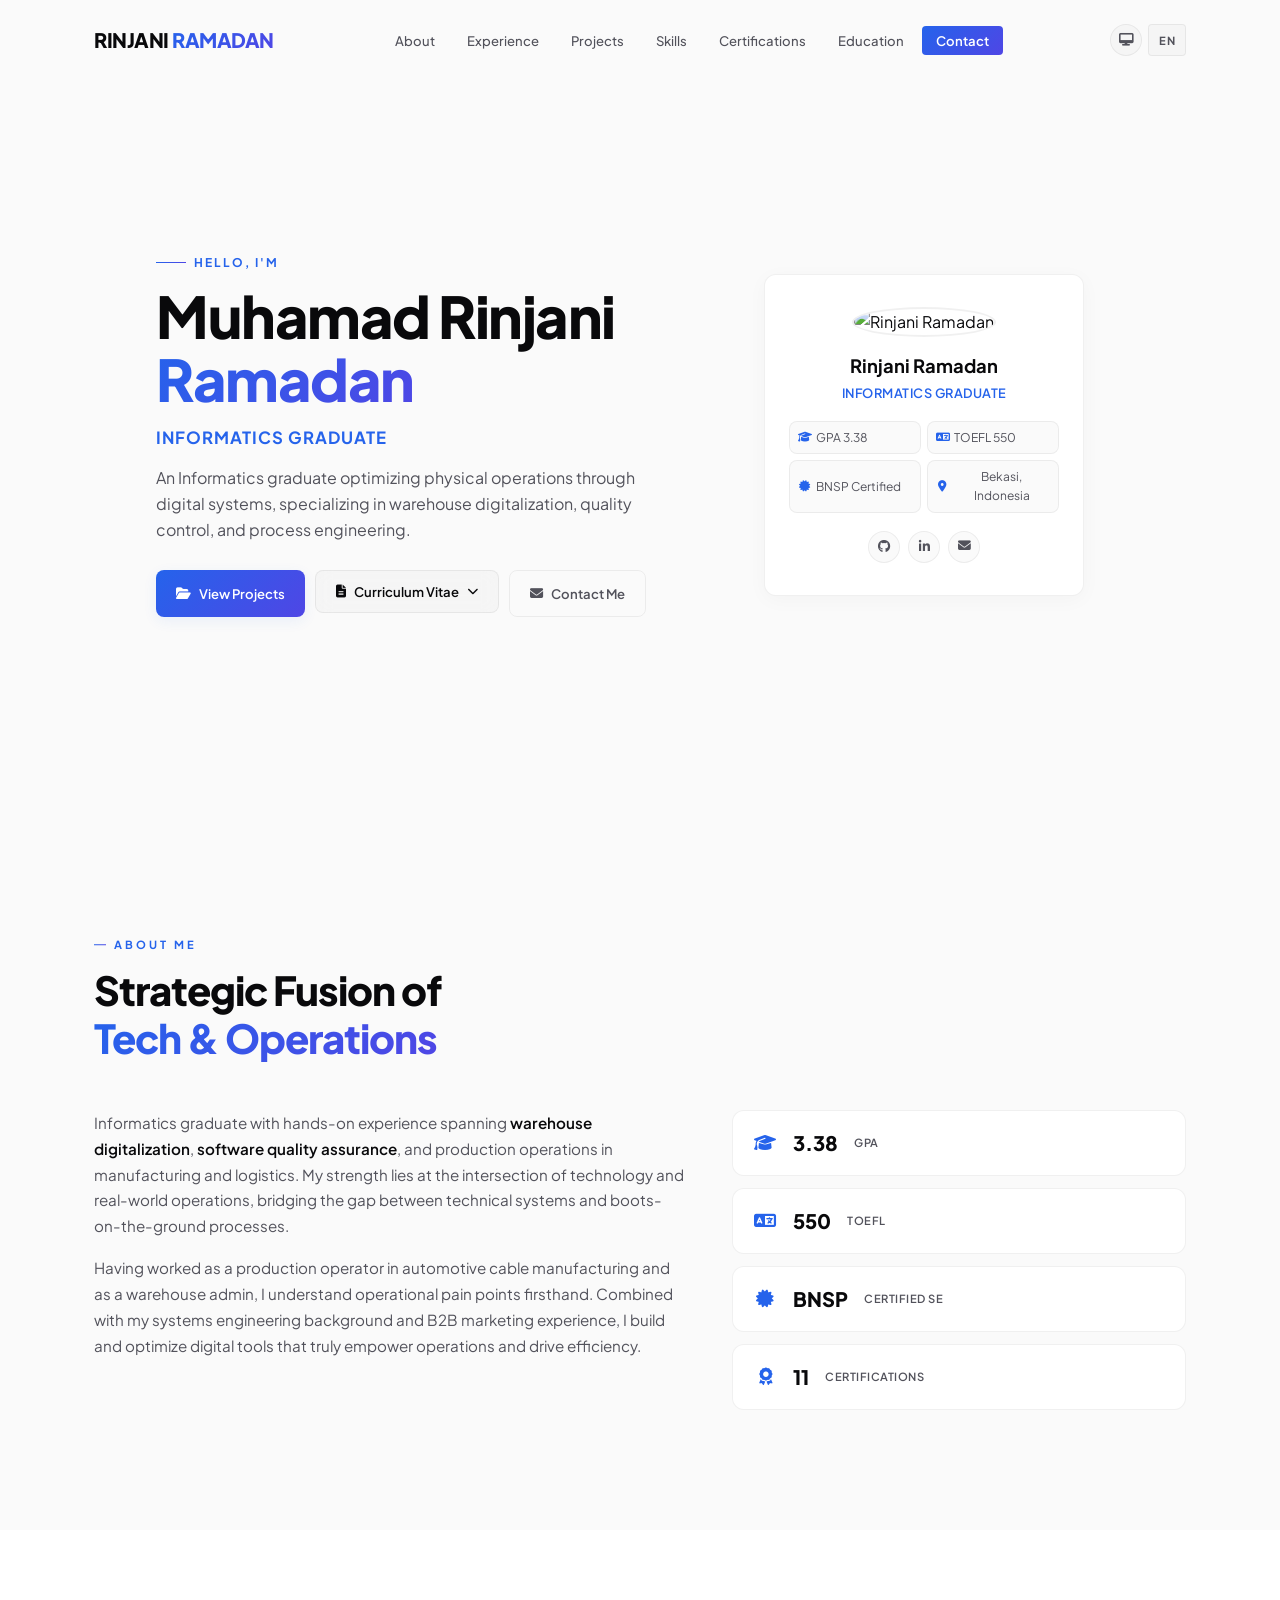
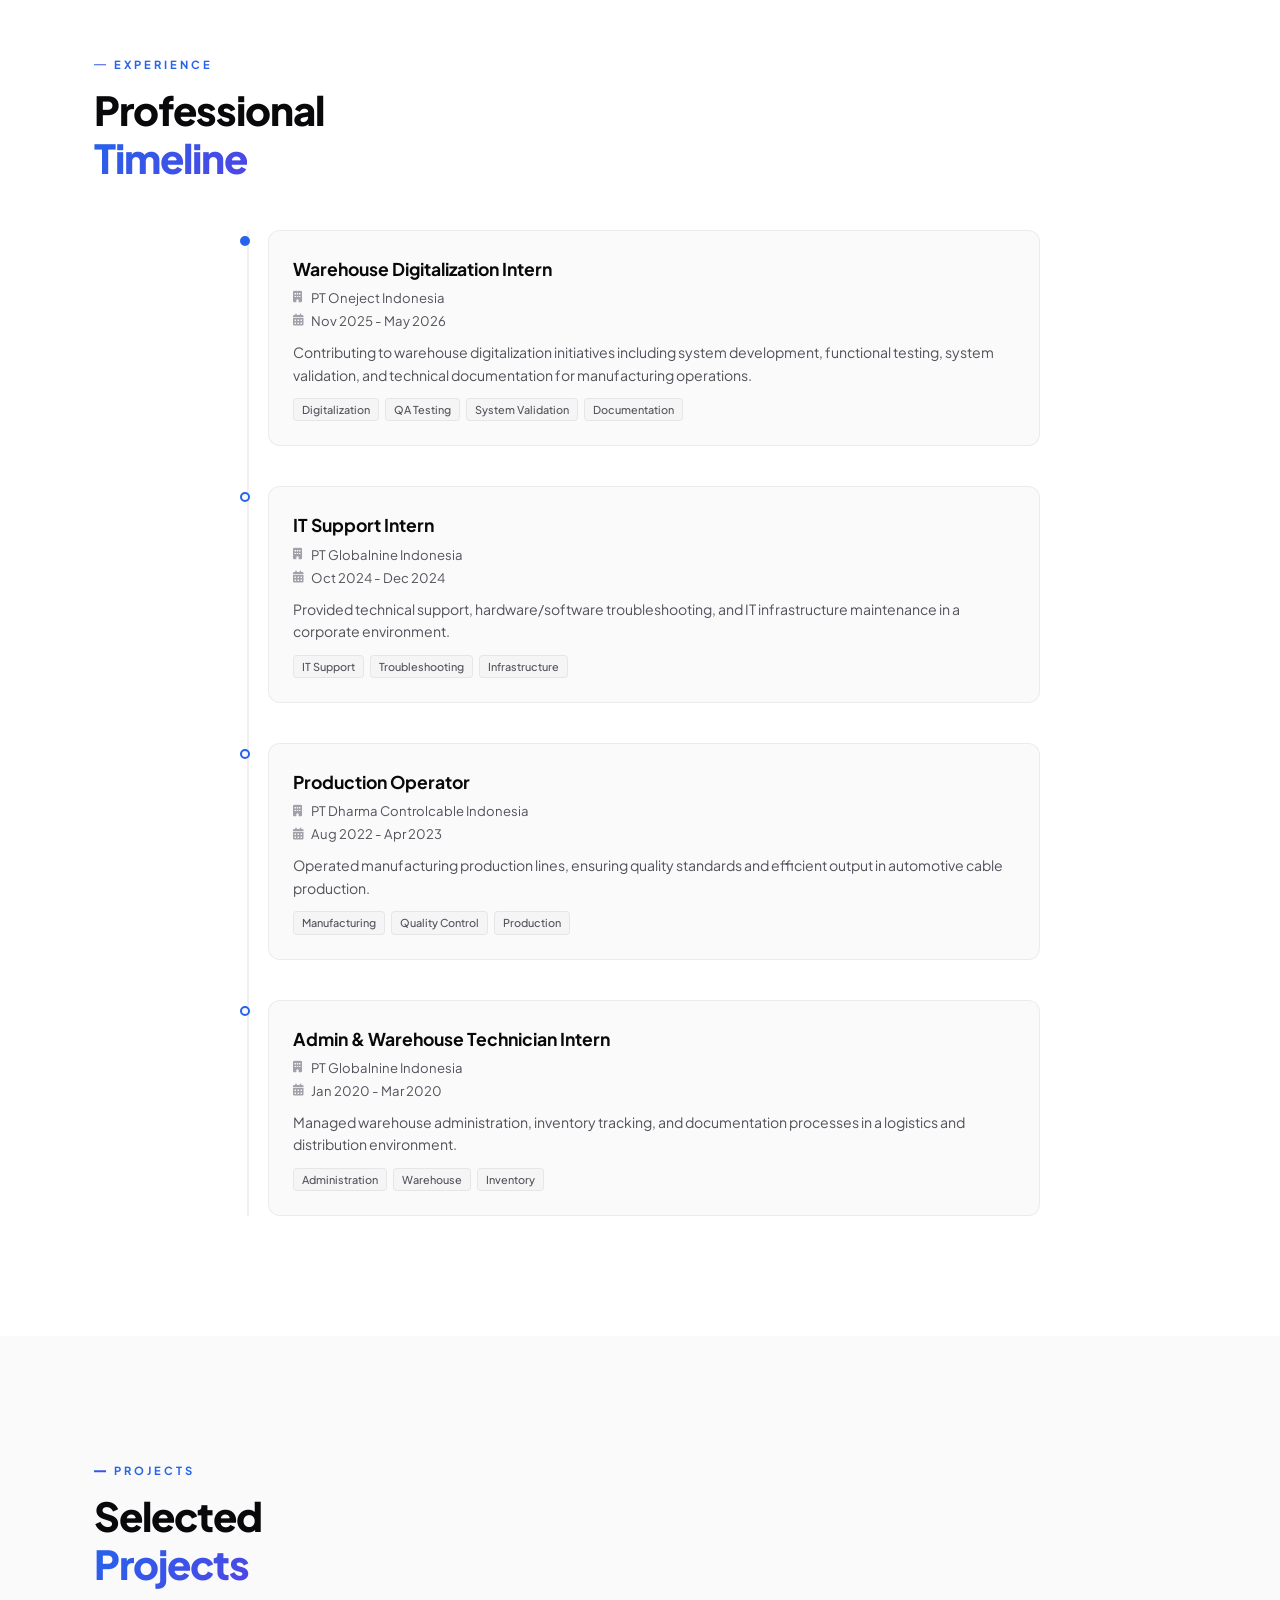
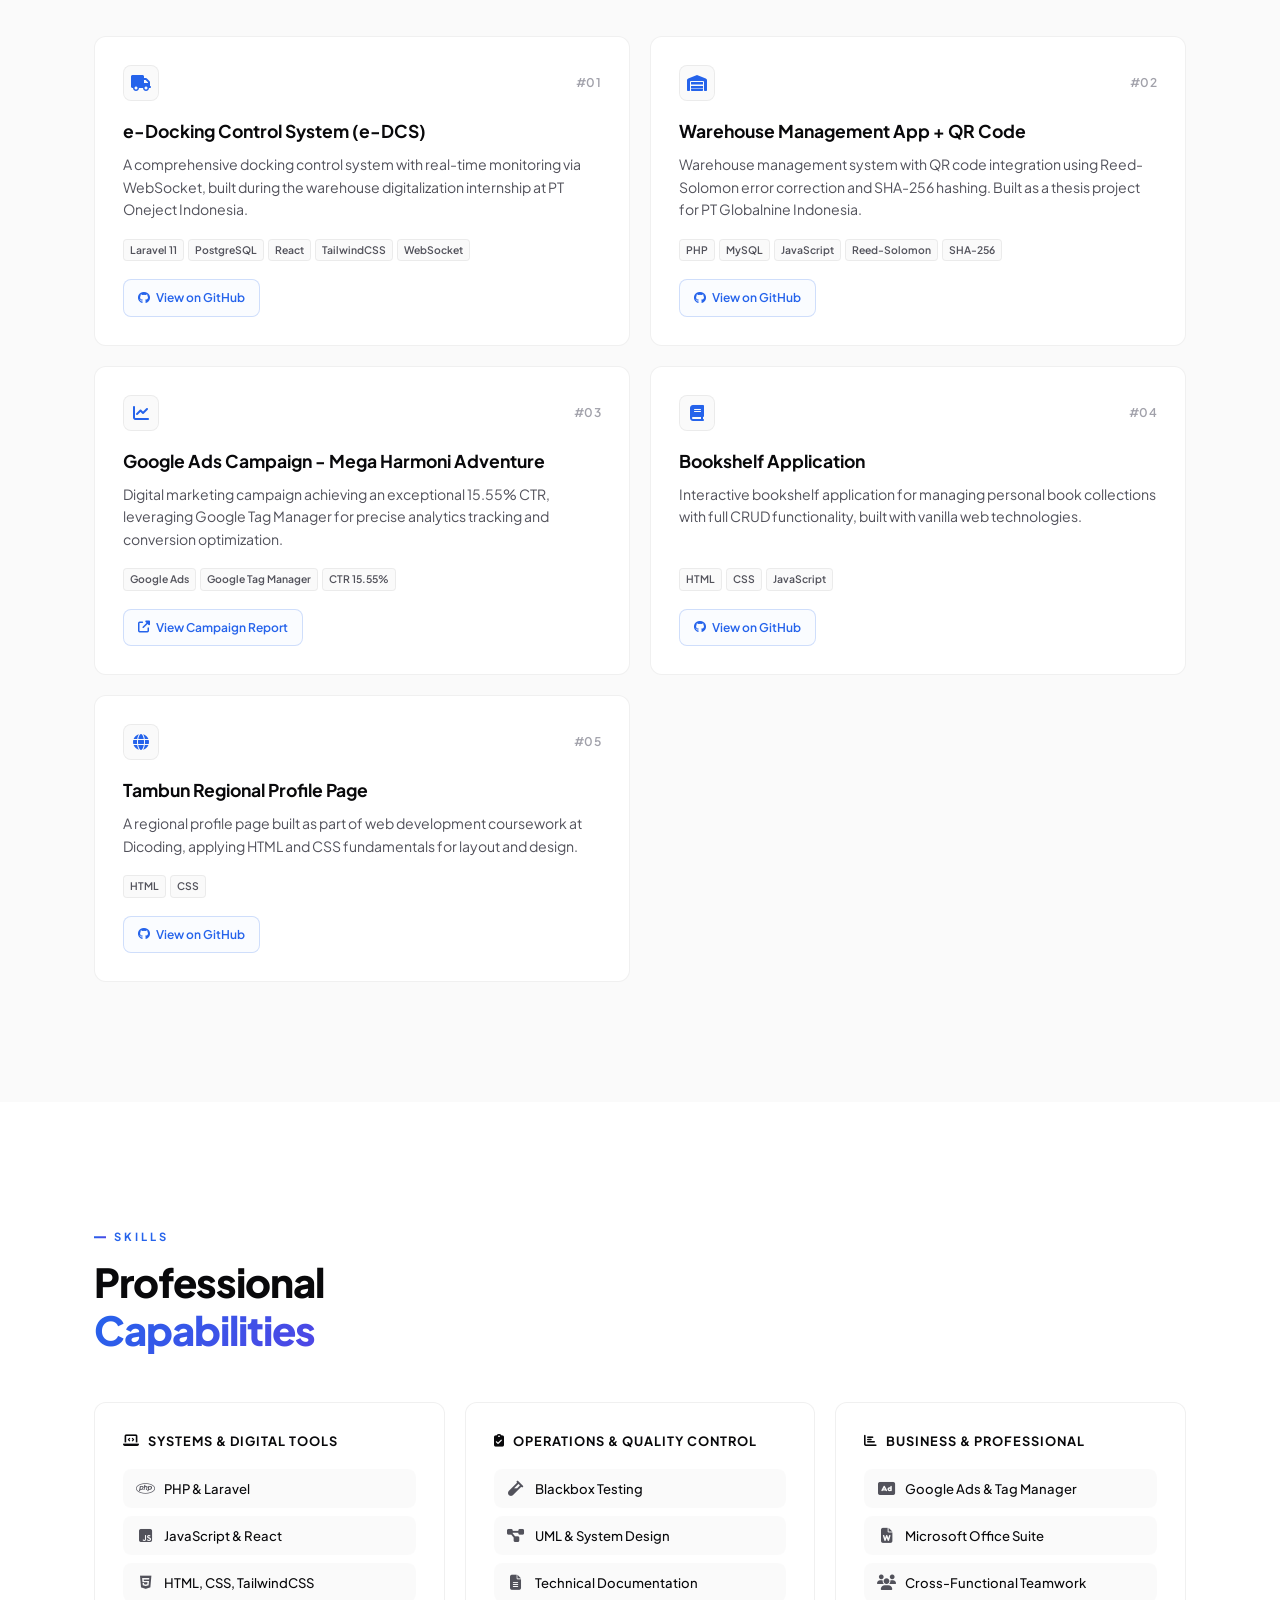
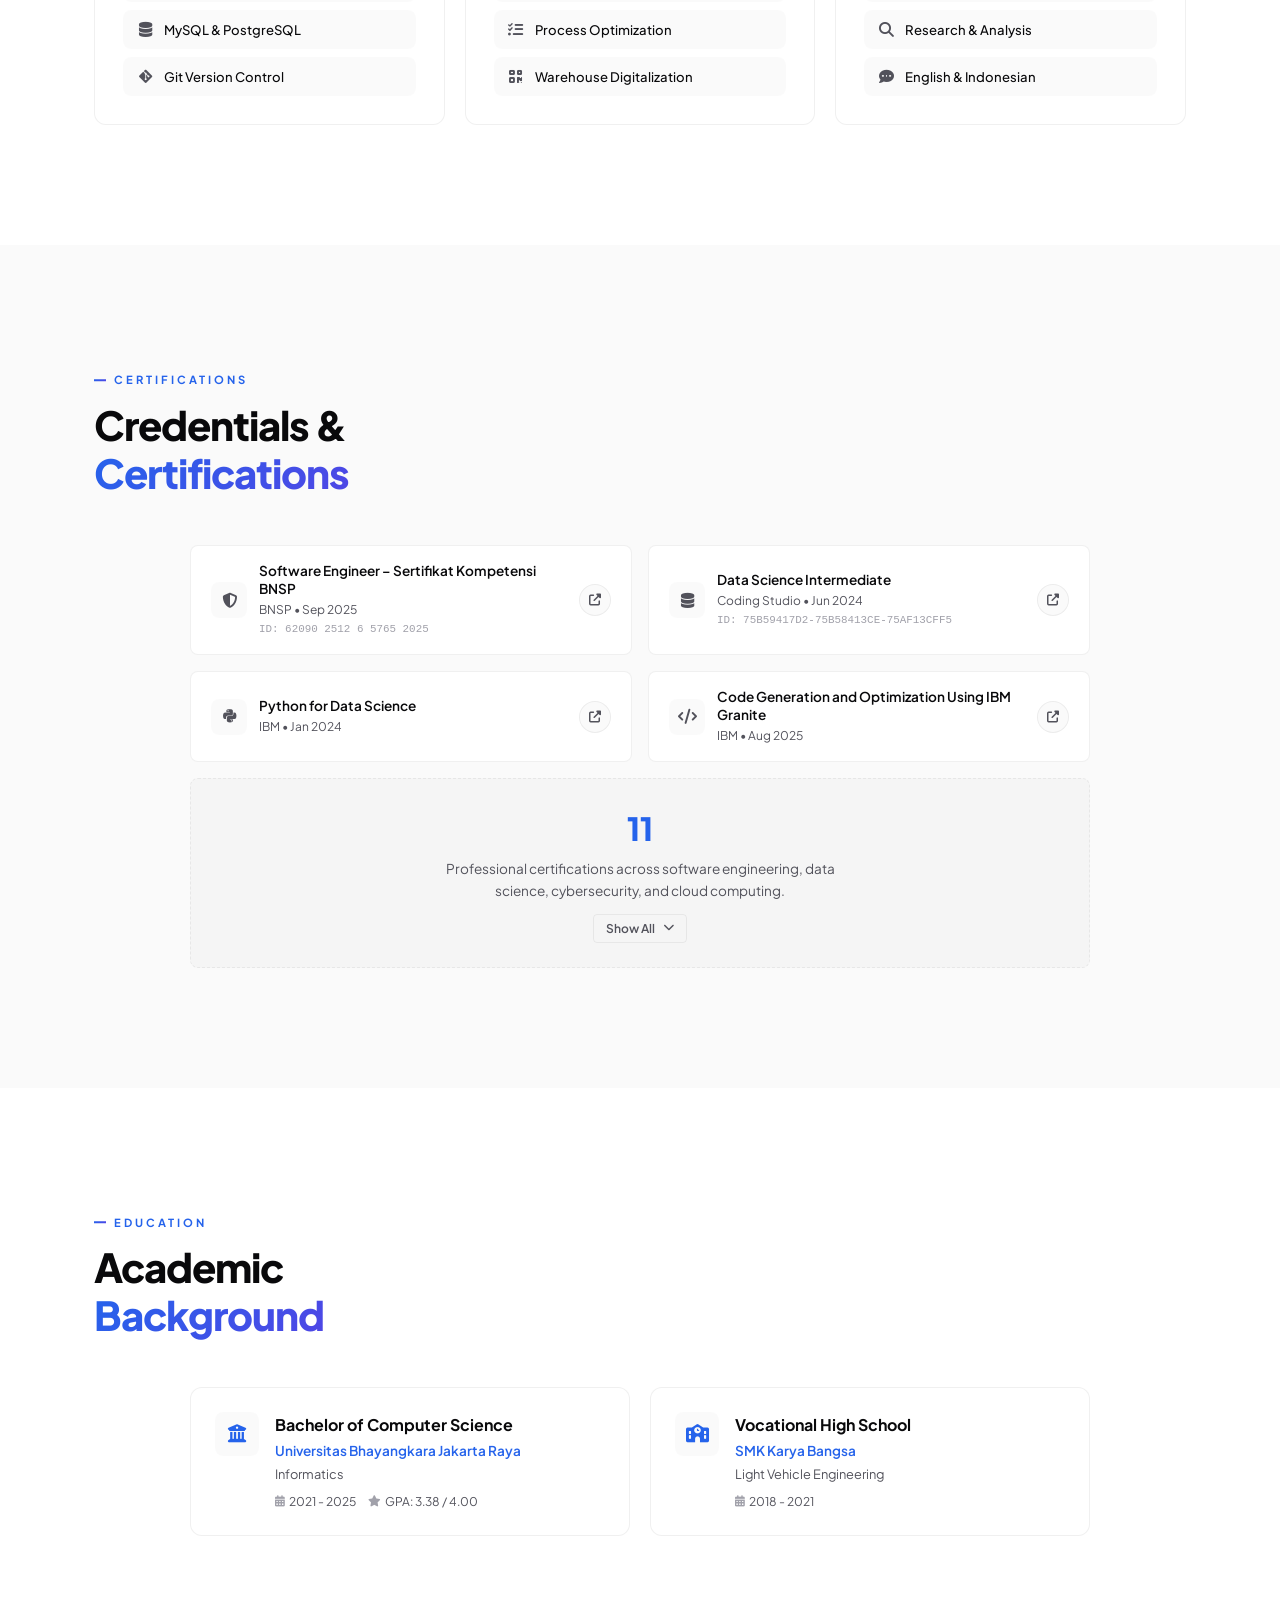
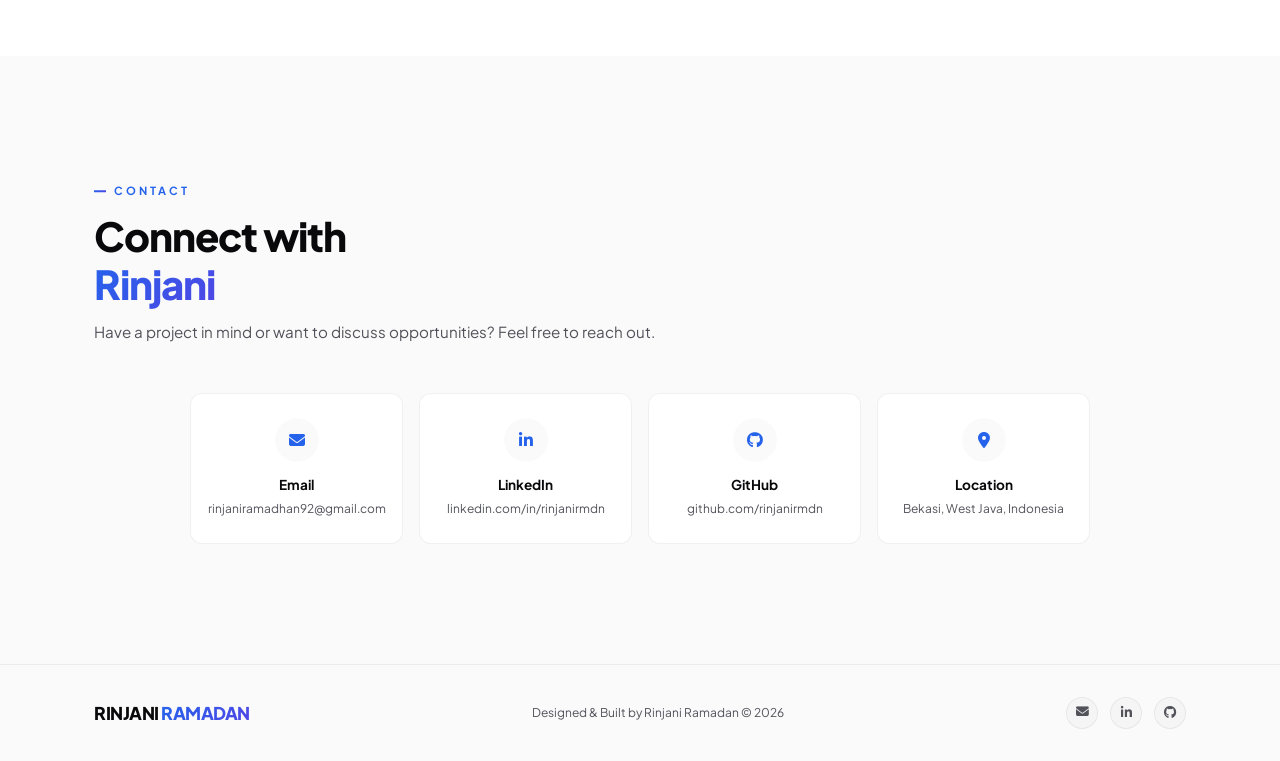
==== commit 2a92447c: "Update certification details, count, and translations" ====
--- a/index.html
+++ b/index.html
@@ -112,7 +112,7 @@
                     <div class="stat-card"><div class="stat-icon"><i class="fas fa-graduation-cap"></i></div><div class="stat-value">3.38</div><div class="stat-label">GPA</div></div>
                     <div class="stat-card"><div class="stat-icon"><i class="fas fa-language"></i></div><div class="stat-value">550</div><div class="stat-label">TOEFL</div></div>
                     <div class="stat-card"><div class="stat-icon"><i class="fas fa-certificate"></i></div><div class="stat-value">BNSP</div><div class="stat-label" data-i18n="about.certified">Certified SE</div></div>
-                    <div class="stat-card"><div class="stat-icon"><i class="fas fa-award"></i></div><div class="stat-value">12+</div><div class="stat-label" data-i18n="about.certs">Certifications</div></div>
+                    <div class="stat-card"><div class="stat-icon"><i class="fas fa-award"></i></div><div class="stat-value">11</div><div class="stat-label" data-i18n="about.certs">Certifications</div></div>
                 </div>
             </div>
         </div>
@@ -311,68 +311,105 @@
                 <div class="cert-card animate-on-scroll">
                     <div class="cert-badge-icon"><i class="fas fa-shield-alt"></i></div>
                     <div class="cert-info">
-                        <h3 class="cert-title">Junior Software Engineer</h3>
-                        <p class="cert-issuer">BNSP — Badan Nasional Sertifikasi Profesi</p>
-                        <span class="cert-year">2025</span>
-                    </div>
-                    <a href="#" target="_blank" rel="noopener noreferrer" class="cert-view-btn" aria-label="View Certificate"><i class="fas fa-external-link-alt"></i></a>
+                        <h3 class="cert-title">Software Engineer &ndash; Sertifikat Kompetensi BNSP</h3>
+                        <p class="cert-issuer">BNSP &bull; Sep 2025</p>
+                        <p class="cert-id">ID: 62090 2512 6 5765 2025</p>
+                    </div>
+                    <a href="https://drive.google.com/file/d/1XhXVSzK3EPD0xezPyG0DvaMyRk15zITC/view?usp=drivesdk" target="_blank" rel="noopener noreferrer" class="cert-view-btn" aria-label="View Certificate"><i class="fas fa-external-link-alt"></i></a>
                 </div>
                 <div class="cert-card animate-on-scroll">
-                    <div class="cert-badge-icon ibm"><i class="fas fa-cloud"></i></div>
+                    <div class="cert-badge-icon Coding Studio"><i class="fas fa-database"></i></div>
                     <div class="cert-info">
-                        <h3 class="cert-title">Front-End Development with React</h3>
-                        <p class="cert-issuer">IBM — Coursera</p>
-                    </div>
-                    <a href="#" target="_blank" rel="noopener noreferrer" class="cert-view-btn" aria-label="View Certificate"><i class="fas fa-external-link-alt"></i></a>
+                        <h3 class="cert-title">Data Science Intermediate</h3>
+                        <p class="cert-issuer">Coding Studio &bull; Jun 2024</p>
+                        <p class="cert-id">ID: 75B59417D2-75B58413CE-75AF13CFF5</p>
+                    </div>
+                    <a href="https://member.codingstudio.id/certificate/75B59417D2-75B58413CE-75AF13CFF5" target="_blank" rel="noopener noreferrer" class="cert-view-btn" aria-label="View Certificate"><i class="fas fa-external-link-alt"></i></a>
                 </div>
                 <div class="cert-card animate-on-scroll">
-                    <div class="cert-badge-icon ibm"><i class="fas fa-laptop-code"></i></div>
+                    <div class="cert-badge-icon ibm"><i class="fab fa-python"></i></div>
                     <div class="cert-info">
-                        <h3 class="cert-title">Application Development using Microservices and Serverless</h3>
-                        <p class="cert-issuer">IBM — Coursera</p>
-                    </div>
-                    <a href="#" target="_blank" rel="noopener noreferrer" class="cert-view-btn" aria-label="View Certificate"><i class="fas fa-external-link-alt"></i></a>
+                        <h3 class="cert-title">Python for Data Science</h3>
+                        <p class="cert-issuer">IBM &bull; Jan 2024</p>
+                    </div>
+                    <a href="https://www.credly.com/badges/37329b56-3c51-4ee2-b454-cb3e52bdf8e2/linked_in_profile" target="_blank" rel="noopener noreferrer" class="cert-view-btn" aria-label="View Certificate"><i class="fas fa-external-link-alt"></i></a>
                 </div>
                 <div class="cert-card animate-on-scroll">
-                    <div class="cert-badge-icon dicoding"><i class="fas fa-code"></i></div>
+                    <div class="cert-badge-icon ibm"><i class="fas fa-code"></i></div>
                     <div class="cert-info">
-                        <h3 class="cert-title" data-i18n="cert.dicoding1">Web Programming Fundamentals</h3>
-                        <p class="cert-issuer">Dicoding Indonesia</p>
-                    </div>
-                    <a href="#" target="_blank" rel="noopener noreferrer" class="cert-view-btn" aria-label="View Certificate"><i class="fas fa-external-link-alt"></i></a>
+                        <h3 class="cert-title">Code Generation and Optimization Using IBM Granite</h3>
+                        <p class="cert-issuer">IBM &bull; Aug 2025</p>
+                    </div>
+                    <a href="https://www.credly.com/badges/ae55b96e-0ead-4367-b9b1-bc11fafd4482/linked_in_profile" target="_blank" rel="noopener noreferrer" class="cert-view-btn" aria-label="View Certificate"><i class="fas fa-external-link-alt"></i></a>
                 </div>
 
                 <!-- Hidden by default (Show All) -->
                 <div class="cert-extra-wrapper hidden" id="certExtraWrapper">
                     <div class="cert-card animate-on-scroll">
+                        <div class="cert-badge-icon dicoding"><i class="fas fa-brain"></i></div>
+                        <div class="cert-info">
+                            <h3 class="cert-title">Belajar Dasar AI</h3>
+                            <p class="cert-issuer">Dicoding Indonesia &bull; Dec 2024</p>
+                            <p class="cert-id">ID: KEXLYKKDWZG2</p>
+                        </div>
+                        <a href="https://www.dicoding.com/certificates/KEXLYKKDWZG2" target="_blank" rel="noopener noreferrer" class="cert-view-btn" aria-label="View Certificate"><i class="fas fa-external-link-alt"></i></a>
+                    </div>
+                    <div class="cert-card animate-on-scroll">
+                        <div class="cert-badge-icon dicoding"><i class="fas fa-laptop-code"></i></div>
+                        <div class="cert-info">
+                            <h3 class="cert-title">Belajar Membuat Front-End Web untuk Pemula</h3>
+                            <p class="cert-issuer">Dicoding Indonesia &bull; Jun 2024</p>
+                            <p class="cert-id">ID: 1OP8W7412XQK</p>
+                        </div>
+                        <a href="https://www.dicoding.com/certificates/1OP8W7412XQK" target="_blank" rel="noopener noreferrer" class="cert-view-btn" aria-label="View Certificate"><i class="fas fa-external-link-alt"></i></a>
+                    </div>
+                    <div class="cert-card animate-on-scroll">
                         <div class="cert-badge-icon dicoding"><i class="fab fa-js"></i></div>
                         <div class="cert-info">
-                            <h3 class="cert-title" data-i18n="cert.dicoding2">JavaScript Programming Fundamentals</h3>
-                            <p class="cert-issuer">Dicoding Indonesia</p>
-                        </div>
-                        <a href="#" target="_blank" rel="noopener noreferrer" class="cert-view-btn" aria-label="View Certificate"><i class="fas fa-external-link-alt"></i></a>
-                    </div>
-                    <div class="cert-card animate-on-scroll">
-                        <div class="cert-badge-icon dicoding"><i class="fas fa-book-open"></i></div>
-                        <div class="cert-info">
-                            <h3 class="cert-title" data-i18n="cert.dicoding3">Front-End Web Development for Beginners</h3>
-                            <p class="cert-issuer">Dicoding Indonesia</p>
-                        </div>
-                        <a href="#" target="_blank" rel="noopener noreferrer" class="cert-view-btn" aria-label="View Certificate"><i class="fas fa-external-link-alt"></i></a>
-                    </div>
-                    <div class="cert-card animate-on-scroll">
-                        <div class="cert-badge-icon cisco"><i class="fas fa-network-wired"></i></div>
-                        <div class="cert-info">
-                            <h3 class="cert-title" data-i18n="cert.cisco">Networking & Cybersecurity</h3>
-                            <p class="cert-issuer">Cisco Networking Academy</p>
-                        </div>
-                        <a href="#" target="_blank" rel="noopener noreferrer" class="cert-view-btn" aria-label="View Certificate"><i class="fas fa-external-link-alt"></i></a>
+                            <h3 class="cert-title">Belajar Dasar Pemrograman JavaScript</h3>
+                            <p class="cert-issuer">Dicoding Indonesia &bull; Jun 2024</p>
+                            <p class="cert-id">ID: 1OP8WR738XQK</p>
+                        </div>
+                        <a href="https://www.dicoding.com/certificates/1OP8WR738XQK" target="_blank" rel="noopener noreferrer" class="cert-view-btn" aria-label="View Certificate"><i class="fas fa-external-link-alt"></i></a>
+                    </div>
+                    <div class="cert-card animate-on-scroll">
+                        <div class="cert-badge-icon dicoding"><i class="fas fa-code"></i></div>
+                        <div class="cert-info">
+                            <h3 class="cert-title">Belajar Dasar Pemrograman Web</h3>
+                            <p class="cert-issuer">Dicoding Indonesia &bull; Jun 2024</p>
+                            <p class="cert-id">ID: 4EXGQ7GOGZRL</p>
+                        </div>
+                        <a href="https://www.dicoding.com/certificates/4EXGQ7GOGZRL" target="_blank" rel="noopener noreferrer" class="cert-view-btn" aria-label="View Certificate"><i class="fas fa-external-link-alt"></i></a>
+                    </div>
+                    <div class="cert-card animate-on-scroll">
+                        <div class="cert-badge-icon cisco"><i class="fas fa-user-shield"></i></div>
+                        <div class="cert-info">
+                            <h3 class="cert-title">Junior Cybersecurity Analyst Career Path</h3>
+                            <p class="cert-issuer">Cisco &bull; Jan 2024</p>
+                        </div>
+                        <a href="https://www.credly.com/badges/237177a8-5154-4f5d-9922-4e521a6c601b/linked_in_profile" target="_blank" rel="noopener noreferrer" class="cert-view-btn" aria-label="View Certificate"><i class="fas fa-external-link-alt"></i></a>
+                    </div>
+                    <div class="cert-card animate-on-scroll">
+                        <div class="cert-badge-icon cisco"><i class="fas fa-lock"></i></div>
+                        <div class="cert-info">
+                            <h3 class="cert-title">Introduction to Cybersecurity</h3>
+                            <p class="cert-issuer">Cisco &bull; Oct 2023</p>
+                        </div>
+                        <a href="https://www.credly.com/badges/1c470ba6-ec0d-4d01-82aa-6642e1f7c44e/linked_in_profile" target="_blank" rel="noopener noreferrer" class="cert-view-btn" aria-label="View Certificate"><i class="fas fa-external-link-alt"></i></a>
+                    </div>
+                    <div class="cert-card animate-on-scroll">
+                        <div class="cert-badge-icon cisco"><i class="fab fa-js"></i></div>
+                        <div class="cert-info">
+                            <h3 class="cert-title">JavaScript Essentials 1</h3>
+                            <p class="cert-issuer">Cisco &bull; Dec 2024</p>
+                        </div>
+                        <a href="https://www.credly.com/badges/9b7589d8-8d30-419f-ae80-31b1d289011c/linked_in_profile" target="_blank" rel="noopener noreferrer" class="cert-view-btn" aria-label="View Certificate"><i class="fas fa-external-link-alt"></i></a>
                     </div>
                 </div>
 
                 <div class="cert-summary animate-on-scroll">
-                    <div class="cert-summary-number">12+</div>
-                    <p data-i18n="cert.summary" style="margin-bottom: 12px;">Professional certifications across software engineering, cloud computing, web development, and networking.</p>
+                    <div class="cert-summary-number">11</div>
+                    <p data-i18n="cert.summary" style="margin-bottom: 12px;">Professional certifications across software engineering, data science, cybersecurity, and cloud computing.</p>
                     <button class="btn btn-ghost btn-sm" id="toggleCertsBtn">
                         <span id="toggleCertsText">Show All</span> <i class="fas fa-chevron-down" id="toggleCertsIcon" style="font-size: 0.7rem; transition: transform 0.25s;"></i>
                     </button>
--- a/style.css
+++ b/style.css
@@ -309,6 +309,7 @@
 .cert-title { font-size: .85rem; font-weight: 600; margin-bottom: 2px; line-height: 1.3; }
 .cert-issuer { font-size: .75rem; color: var(--text-secondary); }
 .cert-year { font-size: .75rem; color: var(--accent-primary); font-weight: 600; }
+.cert-id { font-size: .68rem; color: var(--text-muted); font-family: monospace; margin-top: 2px; }
 .cert-summary { grid-column: 1 / -1; text-align: center; padding: 24px; background: var(--glass); border: 1px dashed var(--glass-border); border-radius: var(--border-radius-sm); }
 .cert-summary-number { font-size: 2rem; font-weight: 800; color: var(--accent-primary); margin-bottom: 4px; }
 .cert-summary p { font-size: .85rem; color: var(--text-secondary); max-width: 400px; margin: 0 auto; }
